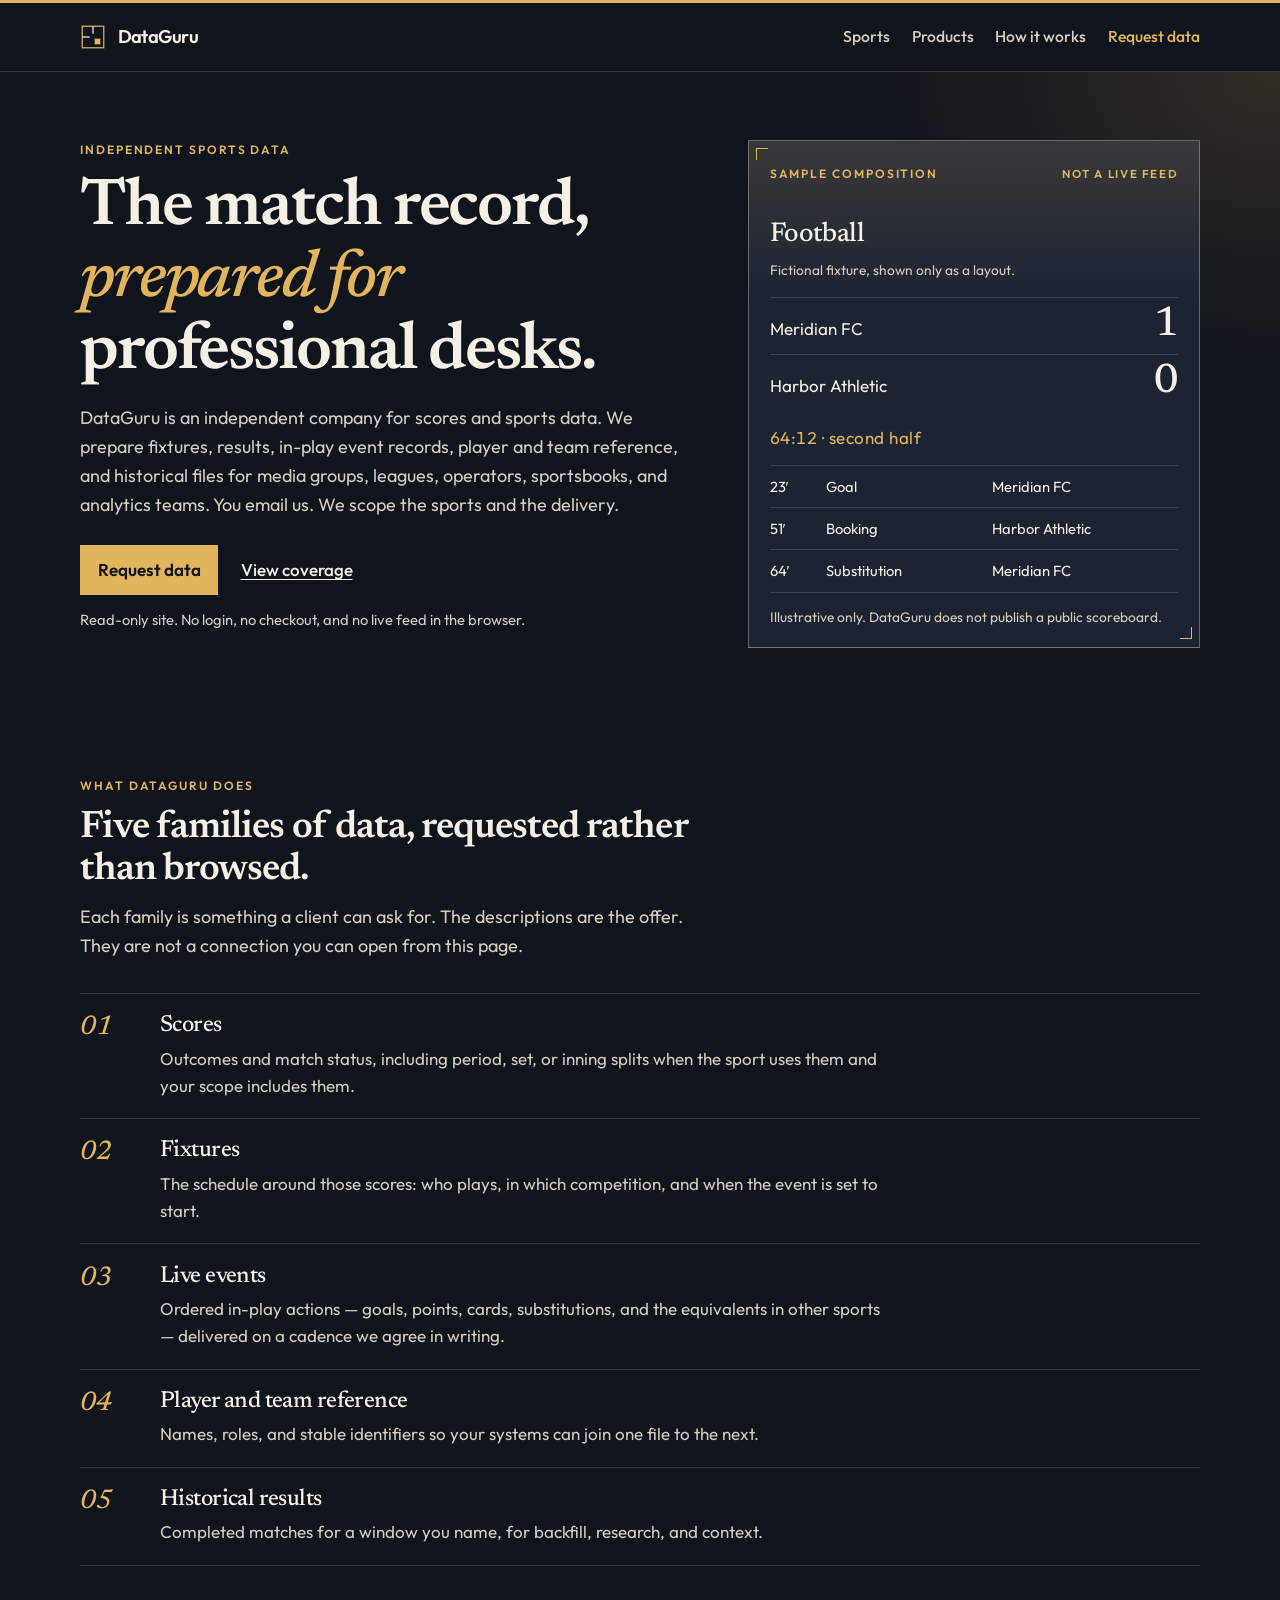
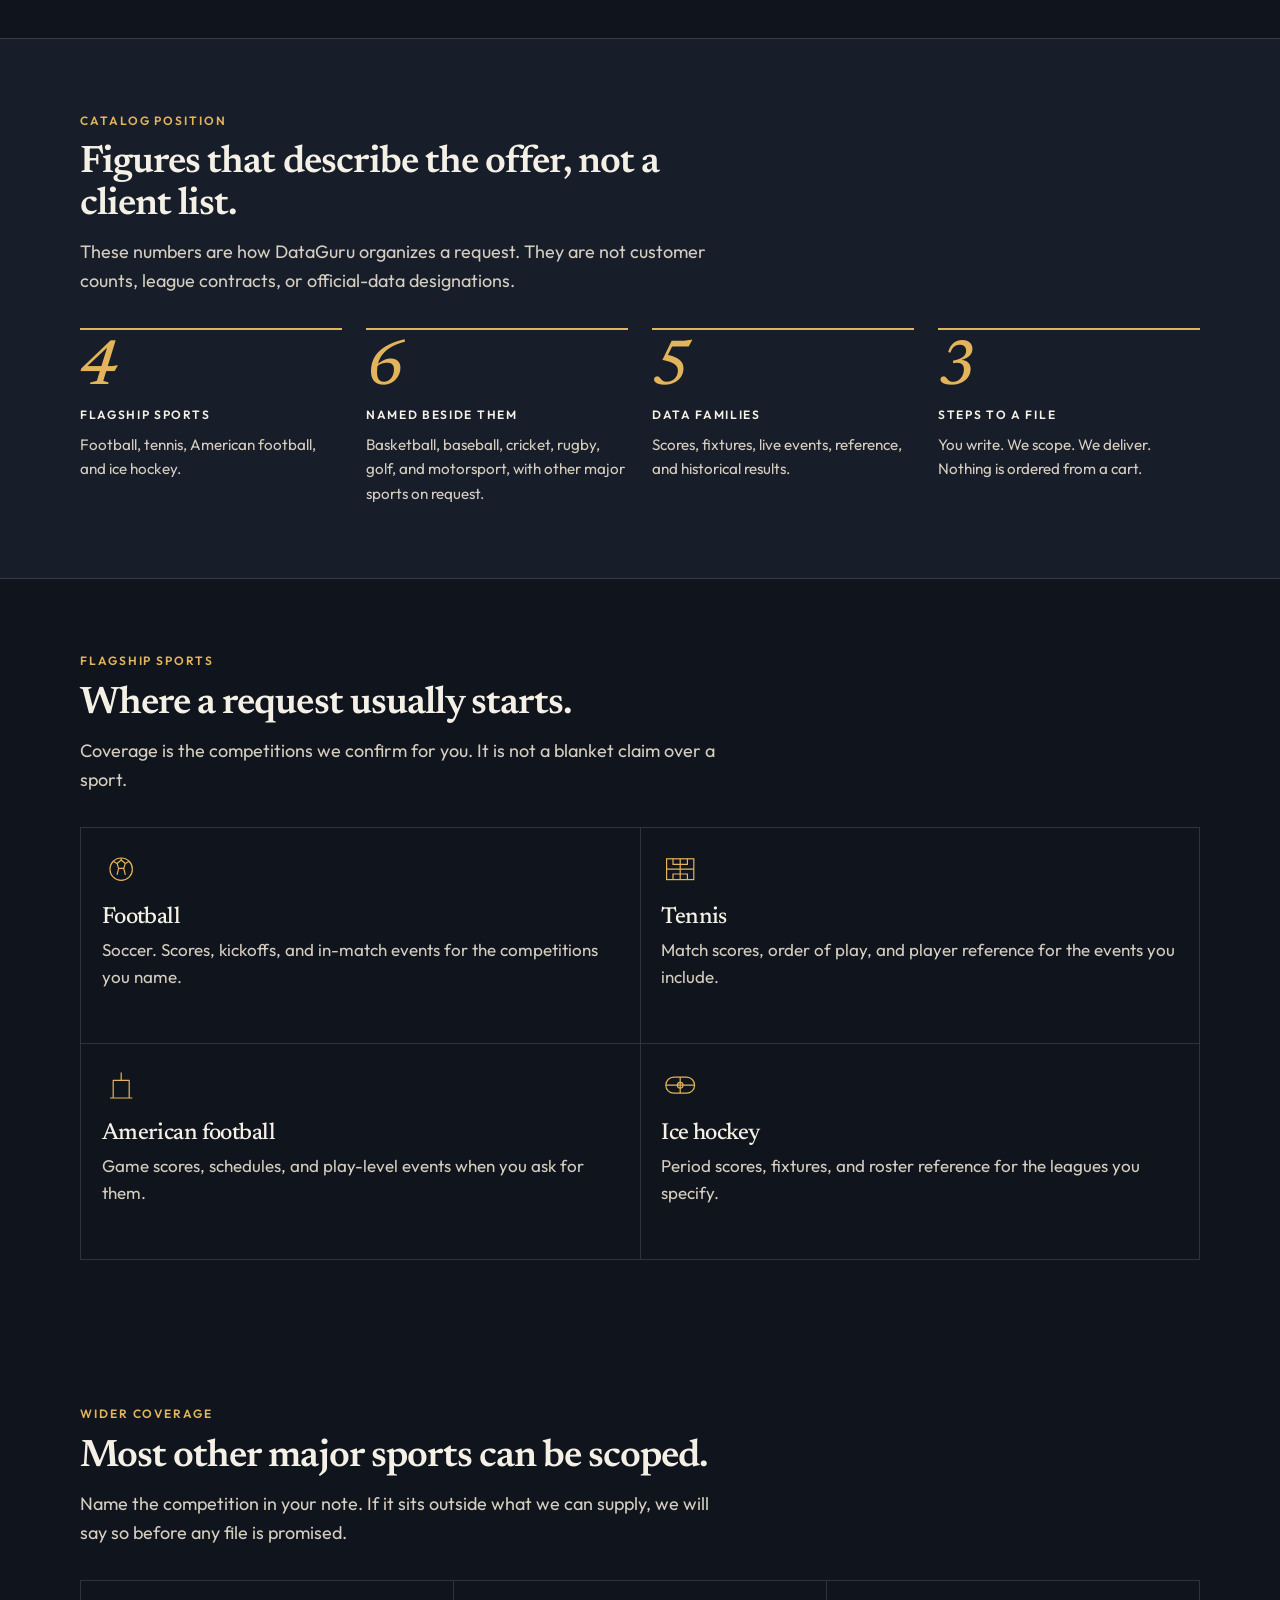
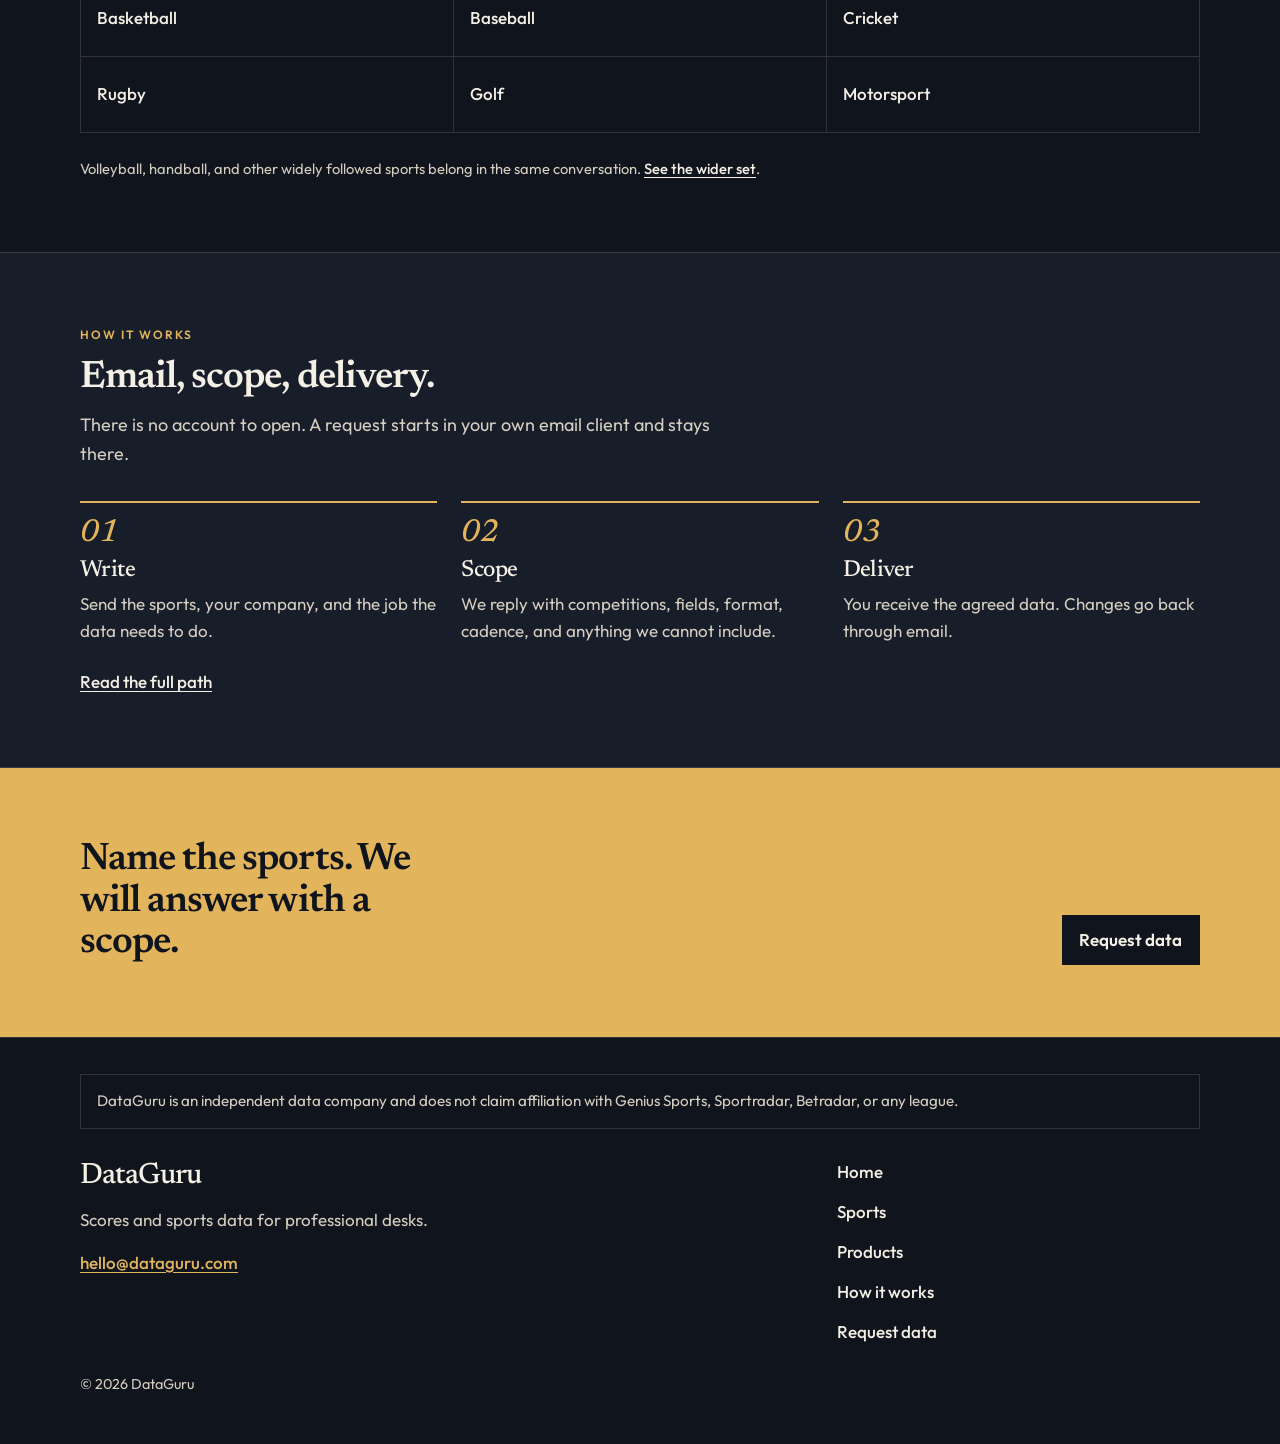
==== index.html @ 73f0d901 "Add the DataGuru marketing site" ====
<!DOCTYPE html>
<html lang="en">
<head>
  <meta charset="utf-8">
  <meta name="viewport" content="width=device-width, initial-scale=1">
  <title>DataGuru — Sports scores and sports data</title>
  <meta name="description" content="DataGuru prepares sports scores, fixtures, live event records, reference files, and historical results for professional desks. Request a scope by email.">
  <meta name="theme-color" content="#10141c">
  <link rel="icon" href="favicon.ico" sizes="32x32">
  <link rel="icon" href="assets/favicon.svg" type="image/svg+xml">
  <link rel="preload" href="fonts/newsreader-latin-500-normal.woff2" as="font" type="font/woff2" crossorigin>
  <link rel="preload" href="fonts/outfit-latin-400-normal.woff2" as="font" type="font/woff2" crossorigin>
  <link rel="stylesheet" href="css/site.css">
</head>
<body>
  <a class="skip" href="#content">Skip to content</a>
  <header class="site-header">
    <div class="shell bar">
      <a class="brand" href="index.html">
        <img class="brand-mark" src="assets/mark.svg" width="28" height="28" alt="">
        <span class="brand-word">DataGuru</span>
      </a>
      <button class="nav-toggle" type="button" aria-expanded="false" aria-controls="site-nav">
        <span class="when-closed">Menu</span>
        <span class="when-open">Close</span>
      </button>
      <nav class="site-nav" id="site-nav" aria-label="Primary">
        <a href="sports.html">Sports</a>
        <a href="products.html">Products</a>
        <a href="how-it-works.html">How it works</a>
        <a class="nav-request" href="contact.html">Request data</a>
      </nav>
    </div>
  </header>
  <main id="content" tabindex="-1">
    <div class="hero-wrap">
      <div class="shell hero">
        <div class="hero-copy">
          <p class="eyebrow">Independent sports data</p>
          <h1>The match record, <em>prepared for</em> professional desks.</h1>
          <p class="lede">DataGuru is an independent company for scores and sports data. We prepare fixtures, results, in-play event records, player and team reference, and historical files for media groups, leagues, operators, sportsbooks, and analytics teams. You email us. We scope the sports and the delivery.</p>
          <div class="actions">
            <a class="button" href="contact.html#request">Request data</a>
            <a class="text-link" href="sports.html">View coverage</a>
          </div>
          <p class="fine">Read-only site. No login, no checkout, and no live feed in the browser.</p>
        </div>
        <aside class="sample" aria-labelledby="sample-title">
          <div class="sample-top">
            <p class="eyebrow" id="sample-title">Sample composition</p>
            <p class="sample-flag">Not a live feed</p>
          </div>
          <p class="sample-sport">Football</p>
          <p class="sample-meta">Fictional fixture, shown only as a layout.</p>
          <div class="scoreboard">
            <div class="score-row"><span>Meridian FC</span><span class="score">1</span></div>
            <div class="score-row"><span>Harbor Athletic</span><span class="score">0</span></div>
          </div>
          <p class="clock">64:12 · second half</p>
          <ol class="event-list">
            <li><span>23′</span><span>Goal</span><span>Meridian FC</span></li>
            <li><span>51′</span><span>Booking</span><span>Harbor Athletic</span></li>
            <li><span>64′</span><span>Substitution</span><span>Meridian FC</span></li>
          </ol>
          <p class="sample-foot">Illustrative only. DataGuru does not publish a public scoreboard.</p>
        </aside>
      </div>
    </div>

    <section class="section" aria-labelledby="offer-title">
      <div class="shell">
        <div class="section-intro">
          <p class="eyebrow">What DataGuru does</p>
          <h2 id="offer-title">Five families of data, requested rather than browsed.</h2>
          <p class="lede">Each family is something a client can ask for. The descriptions are the offer. They are not a connection you can open from this page.</p>
        </div>
        <ol class="families">
          <li>
            <div>
              <h3><a href="products.html#scores">Scores</a></h3>
              <p>Outcomes and match status, including period, set, or inning splits when the sport uses them and your scope includes them.</p>
            </div>
          </li>
          <li>
            <div>
              <h3><a href="products.html#fixtures">Fixtures</a></h3>
              <p>The schedule around those scores: who plays, in which competition, and when the event is set to start.</p>
            </div>
          </li>
          <li>
            <div>
              <h3><a href="products.html#live-events">Live events</a></h3>
              <p>Ordered in-play actions — goals, points, cards, substitutions, and the equivalents in other sports — delivered on a cadence we agree in writing.</p>
            </div>
          </li>
          <li>
            <div>
              <h3><a href="products.html#reference">Player and team reference</a></h3>
              <p>Names, roles, and stable identifiers so your systems can join one file to the next.</p>
            </div>
          </li>
          <li>
            <div>
              <h3><a href="products.html#history">Historical results</a></h3>
              <p>Completed matches for a window you name, for backfill, research, and context.</p>
            </div>
          </li>
        </ol>
      </div>
    </section>

    <section class="section band" aria-labelledby="position-title">
      <div class="shell">
        <div class="section-intro">
          <p class="eyebrow">Catalog position</p>
          <h2 id="position-title">Figures that describe the offer, not a client list.</h2>
          <p class="lede">These numbers are how DataGuru organizes a request. They are not customer counts, league contracts, or official-data designations.</p>
        </div>
        <dl class="figures">
          <div>
            <dt>Flagship sports</dt>
            <dd>4</dd>
            <p>Football, tennis, American football, and ice hockey.</p>
          </div>
          <div>
            <dt>Named beside them</dt>
            <dd>6</dd>
            <p>Basketball, baseball, cricket, rugby, golf, and motorsport, with other major sports on request.</p>
          </div>
          <div>
            <dt>Data families</dt>
            <dd>5</dd>
            <p>Scores, fixtures, live events, reference, and historical results.</p>
          </div>
          <div>
            <dt>Steps to a file</dt>
            <dd>3</dd>
            <p>You write. We scope. We deliver. Nothing is ordered from a cart.</p>
          </div>
        </dl>
      </div>
    </section>

    <section class="section" aria-labelledby="flagship-title">
      <div class="shell">
        <div class="section-intro">
          <p class="eyebrow">Flagship sports</p>
          <h2 id="flagship-title">Where a request usually starts.</h2>
          <p class="lede">Coverage is the competitions we confirm for you. It is not a blanket claim over a sport.</p>
        </div>
        <div class="plate-grid">
          <article class="plate">
            <svg class="icon" viewBox="0 0 48 48" aria-hidden="true" focusable="false">
              <circle cx="24" cy="24" r="14" fill="none" stroke="currentColor" stroke-width="1.5"/>
              <path d="M24 12.5 29.2 16.8 27.2 23h-6.4l-2-6.2Z" fill="none" stroke="currentColor" stroke-width="1.5" stroke-linejoin="round"/>
              <path d="M24 12.5V10M18.8 16.8 14 14M29.2 16.8 34 14M20.8 23l-2 8M27.2 23l2 8" fill="none" stroke="currentColor" stroke-width="1.5"/>
            </svg>
            <h3><a href="sports.html#football">Football</a></h3>
            <p>Soccer. Scores, kickoffs, and in-match events for the competitions you name.</p>
          </article>
          <article class="plate">
            <svg class="icon" viewBox="0 0 48 48" aria-hidden="true" focusable="false">
              <rect x="7" y="11" width="34" height="26" fill="none" stroke="currentColor" stroke-width="1.5"/>
              <path d="M7 24h34M24 11v26M15 11v7h18V11M15 37v-7h18v7" fill="none" stroke="currentColor" stroke-width="1.5"/>
            </svg>
            <h3><a href="sports.html#tennis">Tennis</a></h3>
            <p>Match scores, order of play, and player reference for the events you include.</p>
          </article>
          <article class="plate">
            <svg class="icon" viewBox="0 0 48 48" aria-hidden="true" focusable="false">
              <path d="M14 40V18h20v22M24 18V8M10 40h28" fill="none" stroke="currentColor" stroke-width="1.5" stroke-linejoin="round"/>
            </svg>
            <h3><a href="sports.html#american-football">American football</a></h3>
            <p>Game scores, schedules, and play-level events when you ask for them.</p>
          </article>
          <article class="plate">
            <svg class="icon" viewBox="0 0 48 48" aria-hidden="true" focusable="false">
              <rect x="6" y="14" width="36" height="20" rx="10" fill="none" stroke="currentColor" stroke-width="1.5"/>
              <path d="M24 14v20M6 24h36" stroke="currentColor" stroke-width="1.5"/>
              <circle cx="24" cy="24" r="3.5" fill="none" stroke="currentColor" stroke-width="1.5"/>
            </svg>
            <h3><a href="sports.html#ice-hockey">Ice hockey</a></h3>
            <p>Period scores, fixtures, and roster reference for the leagues you specify.</p>
          </article>
        </div>
      </div>
    </section>

    <section class="section" aria-labelledby="wider-title">
      <div class="shell">
        <div class="section-intro">
          <p class="eyebrow">Wider coverage</p>
          <h2 id="wider-title">Most other major sports can be scoped.</h2>
          <p class="lede">Name the competition in your note. If it sits outside what we can supply, we will say so before any file is promised.</p>
        </div>
        <ul class="sport-index">
          <li><a href="sports.html#basketball">Basketball</a></li>
          <li><a href="sports.html#baseball">Baseball</a></li>
          <li><a href="sports.html#cricket">Cricket</a></li>
          <li><a href="sports.html#rugby">Rugby</a></li>
          <li><a href="sports.html#golf">Golf</a></li>
          <li><a href="sports.html#motorsport">Motorsport</a></li>
        </ul>
        <p class="fine follow">Volleyball, handball, and other widely followed sports belong in the same conversation. <a class="text-link" href="sports.html#other-sports">See the wider set</a>.</p>
      </div>
    </section>

    <section class="section band" aria-labelledby="path-title">
      <div class="shell">
        <div class="section-intro">
          <p class="eyebrow">How it works</p>
          <h2 id="path-title">Email, scope, delivery.</h2>
          <p class="lede">There is no account to open. A request starts in your own email client and stays there.</p>
        </div>
        <ol class="steps">
          <li>
            <h3>Write</h3>
            <p>Send the sports, your company, and the job the data needs to do.</p>
          </li>
          <li>
            <h3>Scope</h3>
            <p>We reply with competitions, fields, format, cadence, and anything we cannot include.</p>
          </li>
          <li>
            <h3>Deliver</h3>
            <p>You receive the agreed data. Changes go back through email.</p>
          </li>
        </ol>
        <p class="follow"><a class="text-link" href="how-it-works.html">Read the full path</a></p>
      </div>
    </section>

    <section class="section close" aria-labelledby="close-title">
      <div class="shell close-inner">
        <h2 id="close-title">Name the sports. We will answer with a scope.</h2>
        <a class="button" href="contact.html#request">Request data</a>
      </div>
    </section>
  </main>
  <footer class="site-footer">
    <div class="shell">
      <p class="independence">DataGuru is an independent data company and does not claim affiliation with Genius Sports, Sportradar, Betradar, or any league.</p>
      <div class="footer-grid">
        <div>
          <p class="footer-name">DataGuru</p>
          <p class="footer-tag">Scores and sports data for professional desks.</p>
          <a class="email-link" data-contact-email></a>
        </div>
        <nav class="footer-nav" aria-label="Footer">
          <a href="index.html" aria-current="page">Home</a>
          <a href="sports.html">Sports</a>
          <a href="products.html">Products</a>
          <a href="how-it-works.html">How it works</a>
          <a href="contact.html">Request data</a>
        </nav>
      </div>
      <p class="copyright">© 2026 DataGuru</p>
      <noscript>
        <p class="noscript-note">Enable JavaScript to show the contact address and to prepare a request email. The address is a single constant in the site script.</p>
      </noscript>
    </div>
  </footer>
  <script src="js/site.js"></script>
</body>
</html>
---- css/site.css ----
/* DataGuru — Brass Ledger
   Indigo ink, warm paper, one brass signal. Self-contained. */

@font-face {
  font-family: "Newsreader";
  font-style: normal;
  font-weight: 500;
  font-display: swap;
  src: url("../fonts/newsreader-latin-500-normal.woff2") format("woff2");
}

@font-face {
  font-family: "Newsreader";
  font-style: italic;
  font-weight: 500;
  font-display: swap;
  src: url("../fonts/newsreader-latin-500-italic.woff2") format("woff2");
}

@font-face {
  font-family: "Newsreader";
  font-style: normal;
  font-weight: 600;
  font-display: swap;
  src: url("../fonts/newsreader-latin-600-normal.woff2") format("woff2");
}

@font-face {
  font-family: "Outfit";
  font-style: normal;
  font-weight: 400;
  font-display: swap;
  src: url("../fonts/outfit-latin-400-normal.woff2") format("woff2");
}

@font-face {
  font-family: "Outfit";
  font-style: normal;
  font-weight: 500;
  font-display: swap;
  src: url("../fonts/outfit-latin-500-normal.woff2") format("woff2");
}

@font-face {
  font-family: "Outfit";
  font-style: normal;
  font-weight: 600;
  font-display: swap;
  src: url("../fonts/outfit-latin-600-normal.woff2") format("woff2");
}

:root {
  --ink: #10141c;
  --ink-raised: #171d29;
  --panel: #1c2433;
  --line: rgba(244, 240, 230, 0.14);
  --line-strong: rgba(244, 240, 230, 0.32);
  --paper: #f4f0e6;
  --muted: #d4cdc0;
  --brass: #e2b45c;
  --error: #ffc9bc;
  --serif: "Newsreader", "Iowan Old Style", Palatino, Georgia, serif;
  --sans: "Outfit", "Avenir Next", "Segoe UI", sans-serif;
  --header: 4.25rem;
  color-scheme: dark;
}

*,
*::before,
*::after {
  box-sizing: border-box;
}

html {
  background: var(--ink);
  scroll-behavior: smooth;
  scroll-padding-top: 5.25rem;
}

body {
  margin: 0;
  background: var(--ink);
  color: var(--paper);
  font-family: var(--sans);
  font-size: 1.0625rem;
  font-weight: 400;
  line-height: 1.6;
  text-rendering: optimizeLegibility;
  -webkit-font-smoothing: antialiased;
}

[id] {
  scroll-margin-top: 5.25rem;
}

img,
svg {
  display: block;
  max-width: 100%;
}

button {
  font: inherit;
}

h1,
h2,
h3 {
  font-family: var(--serif);
  font-weight: 600;
  line-height: 1.08;
  letter-spacing: -0.025em;
  color: var(--paper);
}

h1 {
  margin: 0 0 1rem;
  font-size: clamp(2.55rem, 5.2vw, 4.6rem);
  letter-spacing: -0.032em;
}

h2 {
  margin: 0 0 0.75rem;
  font-size: clamp(1.85rem, 3vw, 2.7rem);
}

h3 {
  margin: 0 0 0.4rem;
  font-size: 1.45rem;
  font-weight: 500;
}

p {
  margin: 0 0 1rem;
}

p:last-child {
  margin-bottom: 0;
}

a {
  color: inherit;
}

:focus-visible {
  outline: 2px solid var(--brass);
  outline-offset: 3px;
}

::selection {
  background: var(--brass);
  color: var(--ink);
}

.skip {
  position: absolute;
  left: 1rem;
  top: -4rem;
  z-index: 30;
  padding: 0.55rem 0.8rem;
  background: var(--brass);
  color: var(--ink);
  font-weight: 600;
  text-decoration: none;
}

.skip:focus {
  top: 0.6rem;
}

.shell {
  width: min(1120px, calc(100% - 2.5rem));
  margin-inline: auto;
}

.site-header {
  position: sticky;
  top: 0;
  z-index: 20;
  background: var(--ink);
  border-top: 3px solid var(--brass);
  border-bottom: 1px solid var(--line);
}

.bar {
  display: flex;
  align-items: center;
  gap: 1rem 1.5rem;
  min-height: var(--header);
}

.brand {
  display: inline-flex;
  align-items: center;
  gap: 0.7rem;
  color: var(--paper);
  text-decoration: none;
  font-weight: 600;
  letter-spacing: -0.03em;
  font-size: 1.15rem;
}

.brand-mark {
  width: 1.65rem;
  height: 1.65rem;
}

.brand-word {
  white-space: nowrap;
}

.site-nav {
  display: flex;
  align-items: center;
  gap: 0.25rem 1.35rem;
  margin-left: auto;
}

.site-nav a {
  display: inline-flex;
  align-items: center;
  min-height: 44px;
  color: var(--muted);
  text-decoration: none;
  font-size: 0.98rem;
  font-weight: 500;
}

.site-nav a:hover {
  color: var(--paper);
}

.site-nav a[aria-current="page"] {
  color: var(--paper);
  box-shadow: inset 0 -2px 0 var(--brass);
}

.site-nav a.nav-request {
  color: var(--brass);
}

.site-nav a.nav-request:hover {
  color: var(--brass);
  text-decoration: underline;
  text-underline-offset: 0.22em;
}

.site-nav a.nav-request[aria-current="page"] {
  color: var(--paper);
  text-decoration: none;
}

.nav-toggle {
  display: none;
  align-items: center;
  min-height: 44px;
  margin-left: auto;
  padding: 0 0.9rem;
  border: 1px solid var(--line-strong);
  background: transparent;
  color: var(--paper);
  font: inherit;
  font-weight: 500;
  cursor: pointer;
}

.nav-toggle .when-open {
  display: none;
}

.nav-toggle[aria-expanded="true"] {
  border-color: var(--brass);
  color: var(--brass);
}

.nav-toggle[aria-expanded="true"] .when-closed {
  display: none;
}

.nav-toggle[aria-expanded="true"] .when-open {
  display: inline;
}

.button:focus-visible,
.nav-toggle:focus-visible {
  outline-color: var(--paper);
}

main:focus {
  outline: none;
}

.hero-wrap {
  background: radial-gradient(ellipse 55% 80% at 100% 0%, rgba(226, 180, 92, 0.16), transparent 58%);
}

.hero {
  display: grid;
  grid-template-columns: minmax(0, 1.15fr) minmax(16rem, 0.85fr);
  gap: 3.5rem;
  align-items: start;
  padding: 4.25rem 0 3.5rem;
}

.eyebrow {
  margin: 0 0 0.85rem;
  color: var(--brass);
  font-size: 0.75rem;
  font-weight: 600;
  letter-spacing: 0.16em;
  text-transform: uppercase;
}

h1 em {
  font-style: italic;
  font-weight: 500;
  color: var(--brass);
}

.lede {
  max-width: 42rem;
  color: var(--muted);
  font-size: 1.125rem;
}

.actions {
  display: flex;
  flex-wrap: wrap;
  align-items: center;
  gap: 1rem 1.4rem;
  margin: 1.6rem 0 0.85rem;
}

.button {
  display: inline-flex;
  align-items: center;
  justify-content: center;
  min-height: 44px;
  padding: 0.7rem 1.1rem;
  background: var(--brass);
  color: var(--ink);
  font-weight: 600;
  text-decoration: none;
  border: 0;
  cursor: pointer;
}

.button:hover {
  background: var(--paper);
  color: var(--ink);
}

.text-link {
  color: var(--paper);
  font-weight: 500;
  text-underline-offset: 0.2em;
}

.text-link:hover {
  color: var(--brass);
}

.fine {
  color: var(--muted);
  font-size: 0.92rem;
}

.sample {
  position: relative;
  border: 1px solid var(--line-strong);
  background:
    linear-gradient(180deg, rgba(226, 180, 92, 0.14), rgba(226, 180, 92, 0) 32%),
    var(--panel);
  padding: 1.45rem 1.3rem 1.15rem;
}

.sample::before,
.sample::after {
  content: "";
  position: absolute;
  width: 0.75rem;
  height: 0.75rem;
  border-color: var(--brass);
  border-style: solid;
}

.sample::before {
  top: 0.45rem;
  left: 0.45rem;
  border-width: 1px 0 0 1px;
}

.sample::after {
  right: 0.45rem;
  bottom: 0.45rem;
  border-width: 0 1px 1px 0;
}

.sample-top {
  display: flex;
  justify-content: space-between;
  gap: 1rem;
  align-items: baseline;
}

.sample-flag {
  margin: 0;
  color: var(--brass);
  font-size: 0.72rem;
  font-weight: 600;
  letter-spacing: 0.14em;
  text-transform: uppercase;
}

.sample-sport {
  margin: 1rem 0 0.15rem;
  font-family: var(--serif);
  font-size: 1.7rem;
  letter-spacing: -0.02em;
}

.sample-meta,
.sample-foot {
  color: var(--muted);
  font-size: 0.86rem;
}

.scoreboard {
  margin: 1rem 0 0.85rem;
}

.score-row {
  display: grid;
  grid-template-columns: 1fr auto;
  gap: 1rem;
  align-items: baseline;
  padding: 0.45rem 0;
  border-top: 1px solid var(--line);
}

.score {
  font-family: var(--serif);
  font-size: 2.6rem;
  font-variant-numeric: lining-nums tabular-nums;
  line-height: 1;
}

.clock {
  margin: 0 0 0.85rem;
  color: var(--brass);
  font-variant-numeric: tabular-nums;
  letter-spacing: 0.03em;
}

.event-list {
  list-style: none;
  margin: 0;
  padding: 0;
  border-top: 1px solid var(--line);
}

.event-list li {
  display: grid;
  grid-template-columns: 3rem 1.1fr 1.3fr;
  gap: 0.5rem;
  padding: 0.55rem 0;
  border-bottom: 1px solid var(--line);
  font-size: 0.92rem;
}

.sample-foot {
  margin-top: 0.85rem;
}

.section {
  padding: 4.5rem 0;
}

.section-intro {
  max-width: 40rem;
  margin-bottom: 2rem;
}

.band {
  background: var(--ink-raised);
  border-top: 1px solid var(--line);
  border-bottom: 1px solid var(--line);
}

.families {
  list-style: none;
  margin: 0;
  padding: 0;
  counter-reset: family;
}

.families li {
  display: grid;
  grid-template-columns: 4rem minmax(0, 1fr);
  gap: 0.5rem 1rem;
  align-items: start;
  padding: 1.2rem 0;
  border-top: 1px solid var(--line);
  counter-increment: family;
}

.families li:last-child {
  border-bottom: 1px solid var(--line);
}

.families li::before {
  content: counter(family, decimal-leading-zero);
  font-family: var(--serif);
  font-style: italic;
  font-weight: 500;
  font-size: 1.7rem;
  color: var(--brass);
  line-height: 1.1;
}

.families a {
  color: var(--paper);
  text-decoration: none;
}

.families a:hover {
  color: var(--brass);
}

.families p {
  color: var(--muted);
  max-width: 46rem;
}

.figures {
  display: grid;
  grid-template-columns: repeat(4, minmax(0, 1fr));
  gap: 1.5rem;
  margin: 0;
}

.figures > div {
  display: flex;
  flex-direction: column;
  gap: 0.35rem;
  min-height: 100%;
  padding-top: 0.2rem;
  border-top: 2px solid var(--brass);
}

.figures dt {
  order: 1;
  font-size: 0.75rem;
  font-weight: 600;
  letter-spacing: 0.14em;
  text-transform: uppercase;
}

.figures dd {
  order: 0;
  margin: 0.35rem 0 0;
  font-family: var(--serif);
  font-style: italic;
  font-weight: 500;
  font-size: clamp(3rem, 5vw, 4.25rem);
  line-height: 0.95;
  color: var(--brass);
  font-variant-numeric: lining-nums;
}

.figures p {
  order: 2;
  margin: 0.2rem 0 0;
  color: var(--muted);
  font-size: 0.95rem;
}

.plate-grid {
  display: grid;
  grid-template-columns: 1fr 1fr;
  border-top: 1px solid var(--line);
  border-left: 1px solid var(--line);
}

.plate {
  position: relative;
  min-height: 13.5rem;
  padding: 1.4rem 1.3rem 1.3rem;
  border-right: 1px solid var(--line);
  border-bottom: 1px solid var(--line);
}

.plate:hover,
.plate:focus-within {
  background: rgba(244, 240, 230, 0.04);
}

.plate:has(a:focus-visible) {
  outline: 2px solid var(--brass);
  outline-offset: -2px;
}

.plate h3 a:focus-visible {
  outline: none;
}

.plate h3 a::after {
  content: "";
  position: absolute;
  inset: 0;
}

.icon {
  width: 2.4rem;
  height: 2.4rem;
  margin-bottom: 1rem;
  color: var(--brass);
}

.plate p,
.wider-grid p {
  color: var(--muted);
}

.plate h3 a,
.sport-index a,
.wider-grid h3 {
  color: var(--paper);
  text-decoration: none;
}

.plate:hover h3 a {
  color: var(--brass);
}

.sport-index {
  display: grid;
  grid-template-columns: repeat(3, minmax(0, 1fr));
  list-style: none;
  margin: 0;
  padding: 0;
  border-top: 1px solid var(--line);
  border-left: 1px solid var(--line);
}

.sport-index a {
  display: flex;
  align-items: center;
  min-height: 4.75rem;
  padding: 0.8rem 1rem;
  border-right: 1px solid var(--line);
  border-bottom: 1px solid var(--line);
  font-weight: 500;
  text-decoration: none;
}

.sport-index a:hover {
  background: rgba(244, 240, 230, 0.04);
  color: var(--brass);
}

.steps {
  list-style: none;
  display: grid;
  grid-template-columns: repeat(3, minmax(0, 1fr));
  gap: 1.5rem;
  margin: 0;
  padding: 0;
  counter-reset: step;
}

.steps li {
  counter-increment: step;
  border-top: 2px solid var(--brass);
  padding-top: 0.9rem;
}

.steps li::before {
  content: counter(step, decimal-leading-zero);
  display: block;
  margin-bottom: 0.55rem;
  font-family: var(--serif);
  font-style: italic;
  font-weight: 500;
  font-size: 2rem;
  line-height: 1;
  color: var(--brass);
}

.steps p {
  color: var(--muted);
}

.steps-long {
  grid-template-columns: 1fr;
  gap: 0;
}

.steps-long li {
  display: grid;
  grid-template-columns: 4.5rem minmax(0, 1fr);
  gap: 0.75rem 1rem;
  border-top: 1px solid var(--line);
  padding: 1.4rem 0 1.5rem;
}

.steps-long li::before {
  margin: 0;
  font-size: 2.1rem;
}

.close {
  background: var(--brass);
  color: var(--ink);
}

.close h2,
.close p {
  color: var(--ink);
}

.close-inner {
  display: flex;
  align-items: end;
  justify-content: space-between;
  gap: 1.5rem 2rem;
}

.close h2 {
  max-width: 22rem;
  margin: 0;
}

.close .button {
  background: var(--ink);
  color: var(--paper);
  flex: 0 0 auto;
}

.close .button:hover {
  background: var(--paper);
  color: var(--ink);
}

.page-head {
  max-width: 44rem;
  padding: 3.6rem 0 0.5rem;
}

.page-head h1 {
  font-size: clamp(2.4rem, 4.6vw, 4rem);
}

.page-block {
  padding-bottom: 3.5rem;
}

.follow {
  margin-top: 1.5rem;
}

.section-gap {
  margin-top: 3rem;
}

.jump {
  display: flex;
  flex-wrap: wrap;
  gap: 0.35rem 1.1rem;
  margin: 1.5rem 0 0.5rem;
  padding-bottom: 0.4rem;
  border-bottom: 1px solid var(--line);
}

.jump a {
  display: inline-flex;
  align-items: center;
  min-height: 44px;
  color: var(--muted);
  font-weight: 500;
  text-decoration: none;
}

.jump a:hover {
  color: var(--brass);
}

.sport,
.product {
  display: grid;
  grid-template-columns: minmax(12rem, 0.75fr) minmax(0, 1.25fr);
  gap: 1.25rem 2.5rem;
  padding: 2.2rem 0;
  border-top: 1px solid var(--line);
}

.sport-title {
  display: flex;
  align-items: center;
  gap: 0.75rem;
}

.sport-title .icon {
  margin: 0;
  flex: 0 0 auto;
}

.sport-title h2,
.product h2 {
  margin: 0;
}

.alias {
  margin: 0.35rem 0 0;
  color: var(--brass);
  font-size: 0.78rem;
  font-weight: 600;
  letter-spacing: 0.14em;
  text-transform: uppercase;
}

.sport ul,
.split ul,
.note-list {
  margin: 0.4rem 0 1rem;
  padding-left: 1.15rem;
}

.sport li,
.split li {
  margin: 0.35rem 0;
}

.wider-grid {
  display: grid;
  grid-template-columns: repeat(3, minmax(0, 1fr));
  gap: 1px;
  background: var(--line);
  border: 1px solid var(--line);
}

.wider-grid article {
  background: var(--ink);
  padding: 1.25rem 1.15rem 1.3rem;
}

.wider-grid .span-all {
  grid-column: 1 / -1;
}

.wider-grid h3 {
  font-size: 1.35rem;
}

.product dl {
  margin: 0;
}

.product dl > div {
  display: grid;
  grid-template-columns: 7.5rem minmax(0, 1fr);
  gap: 0.75rem 1rem;
  padding: 0.75rem 0;
  border-top: 1px solid var(--line);
}

.product dt {
  margin: 0;
  color: var(--brass);
  font-size: 0.72rem;
  font-weight: 600;
  letter-spacing: 0.12em;
  text-transform: uppercase;
}

.product dd {
  margin: 0;
}

.split {
  display: grid;
  grid-template-columns: 1fr 1fr;
  gap: 1.5rem 2.5rem;
  margin-top: 2.5rem;
}

.split section {
  border-top: 2px solid var(--brass);
  padding-top: 1rem;
}

.form-layout {
  display: grid;
  grid-template-columns: minmax(0, 1.15fr) minmax(14rem, 0.7fr);
  gap: 2rem 3rem;
  align-items: start;
  padding-bottom: 4rem;
}

.form-grid {
  display: grid;
  grid-template-columns: 1fr 1fr;
  gap: 1rem 1.15rem;
}

.full {
  grid-column: 1 / -1;
}

label,
legend {
  display: block;
  margin-bottom: 0.4rem;
  font-weight: 500;
}

fieldset {
  border: 0;
  margin: 0;
  padding: 0;
  min-inline-size: 0;
}

input,
textarea {
  width: 100%;
  padding: 0.75rem 0.8rem;
  border: 1px solid var(--line-strong);
  border-radius: 0;
  background: var(--ink);
  color: var(--paper);
  font: inherit;
  font-size: 1rem;
}

textarea {
  min-height: 9rem;
  resize: vertical;
}

input:focus-visible,
textarea:focus-visible {
  outline: 2px solid var(--brass);
  outline-offset: 2px;
  border-color: var(--brass);
}

input:-webkit-autofill {
  -webkit-text-fill-color: var(--paper);
  caret-color: var(--paper);
  box-shadow: 0 0 0 1000px var(--ink) inset;
}

.checks {
  display: grid;
  grid-template-columns: 1fr 1fr;
  gap: 0.15rem 1rem;
}

.checks label {
  display: flex;
  align-items: center;
  gap: 0.65rem;
  min-height: 44px;
  margin: 0;
  font-weight: 400;
  cursor: pointer;
}

.checks input {
  width: 1.15rem;
  height: 1.15rem;
  accent-color: var(--brass);
}

.hint {
  margin: 0 0 0.45rem;
  color: var(--muted);
  font-size: 0.92rem;
}

.field-error {
  margin: 0.35rem 0 0;
  color: var(--error);
  font-size: 0.92rem;
}

.aside-card {
  border: 1px solid var(--line);
  background: var(--ink-raised);
  padding: 1.15rem 1.1rem;
}

.aside-card h2 {
  font-size: 1.45rem;
}

.plain-mail {
  margin-top: 0.8rem;
}

.email-link {
  color: var(--brass);
  font-weight: 500;
  text-underline-offset: 0.16em;
}

.email-link:hover {
  color: var(--paper);
}

.request-status {
  margin-top: 1.35rem;
  padding: 1.1rem 1.1rem 1.15rem;
  border-left: 3px solid var(--brass);
  background: var(--ink-raised);
}

.request-status h2 {
  font-size: 1.7rem;
}

.letter {
  margin: 0.75rem 0 1rem;
  padding: 0.85rem 0.9rem;
  border: 1px solid var(--line);
  background: var(--ink);
  font-family: var(--sans);
  font-size: 0.95rem;
  white-space: pre-wrap;
  overflow-wrap: anywhere;
}

.site-footer {
  padding: 2.25rem 0 2rem;
  border-top: 1px solid var(--line);
}

.independence {
  margin: 0;
  padding: 0.9rem 1rem;
  border: 1px solid var(--line);
  color: var(--muted);
  font-size: 0.95rem;
}

.footer-grid {
  display: grid;
  grid-template-columns: 1.4fr 0.7fr;
  gap: 2rem;
  margin-top: 1.5rem;
}

.footer-name {
  margin: 0 0 0.35rem;
  font-family: var(--serif);
  font-size: 1.85rem;
  font-weight: 500;
  letter-spacing: -0.03em;
}

.footer-tag {
  color: var(--muted);
}

.footer-nav {
  display: grid;
  align-content: start;
  justify-items: start;
  gap: 0.1rem;
}

.footer-nav a {
  display: inline-flex;
  align-items: center;
  min-height: 2.4rem;
  color: var(--paper);
  font-weight: 500;
  text-decoration: none;
}

.footer-nav a:hover {
  color: var(--brass);
}

.copyright {
  margin-top: 1.4rem;
  color: var(--muted);
  font-size: 0.9rem;
}

.noscript-note {
  margin-top: 1rem;
  color: var(--muted);
}

@media (max-width: 900px) {
  .hero,
  .sport,
  .product,
  .form-layout,
  .split,
  .figures {
    grid-template-columns: 1fr;
  }

  .close-inner {
    align-items: start;
    flex-direction: column;
  }

  .close h2 {
    max-width: none;
  }

  .product dl > div {
    grid-template-columns: 1fr;
    gap: 0.2rem;
  }
}

@media (max-width: 800px) {
  .bar {
    flex-wrap: wrap;
  }

  .nav-toggle {
    display: inline-flex;
  }

  .site-nav {
    display: none;
    flex-basis: 100%;
    flex-direction: column;
    align-items: stretch;
    gap: 0;
    margin-left: 0;
    padding-bottom: 0.6rem;
  }

  .site-nav.is-open {
    display: flex;
  }

  .site-nav a {
    border-top: 1px solid var(--line);
  }

  .site-nav a[aria-current="page"] {
    box-shadow: inset 3px 0 0 var(--brass);
  }

  .steps {
    grid-template-columns: 1fr;
  }

  .wider-grid,
  .sport-index {
    grid-template-columns: 1fr 1fr;
  }
}

@media (max-width: 640px) {
  .shell {
    width: min(1120px, calc(100% - 2rem));
  }

  .hero {
    gap: 2rem;
    padding: 2rem 0 2.4rem;
  }

  .section {
    padding: 3rem 0;
  }

  .page-head {
    padding-top: 2rem;
  }

  .plate-grid,
  .form-grid,
  .checks,
  .wider-grid,
  .sport-index,
  .footer-grid {
    grid-template-columns: 1fr;
  }

  .event-list li {
    grid-template-columns: 2.6rem 1fr;
  }

  .event-list li span:last-child {
    grid-column: 2;
  }

  .steps-long li {
    grid-template-columns: 1fr;
  }
}

@media (pointer: coarse) {
  .footer-nav a {
    min-height: 44px;
  }
}

@media (prefers-reduced-motion: reduce) {
  html {
    scroll-behavior: auto;
  }

  *,
  *::before,
  *::after {
    transition: none !important;
    animation: none !important;
  }
}
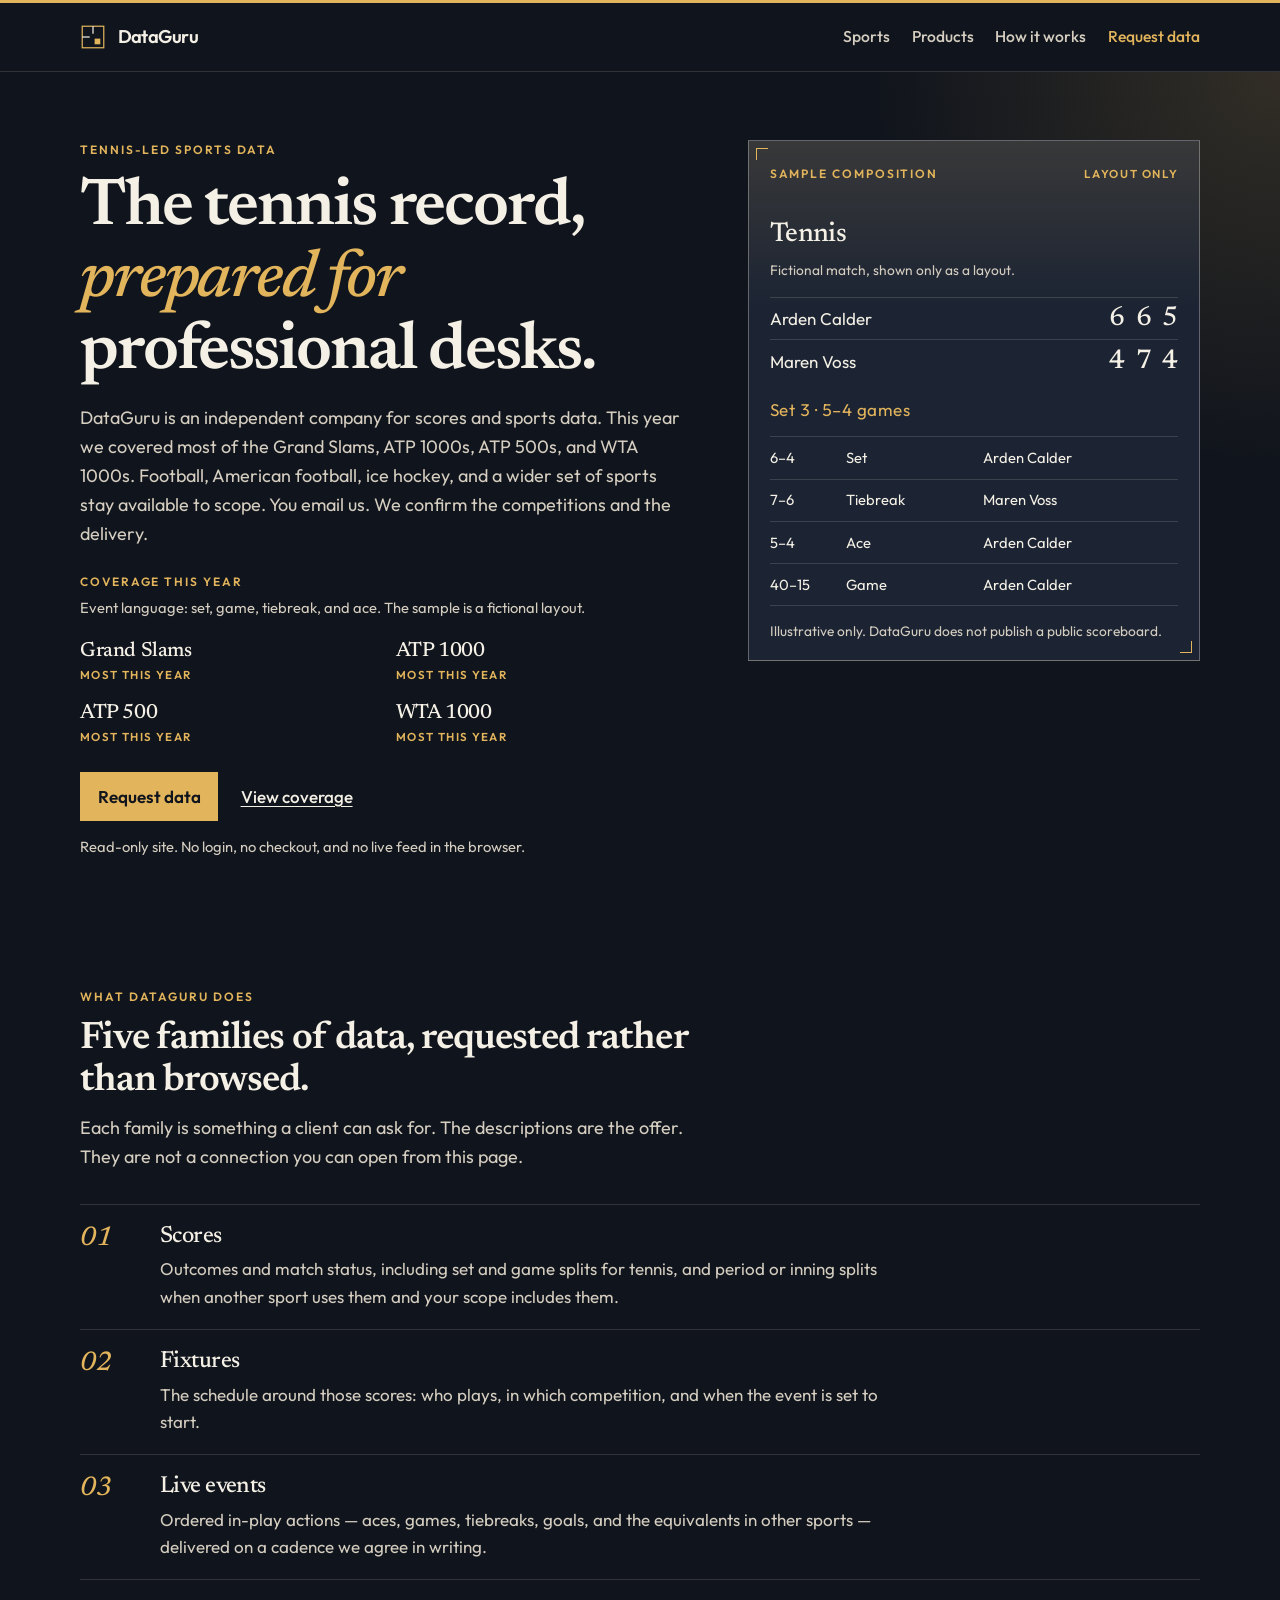
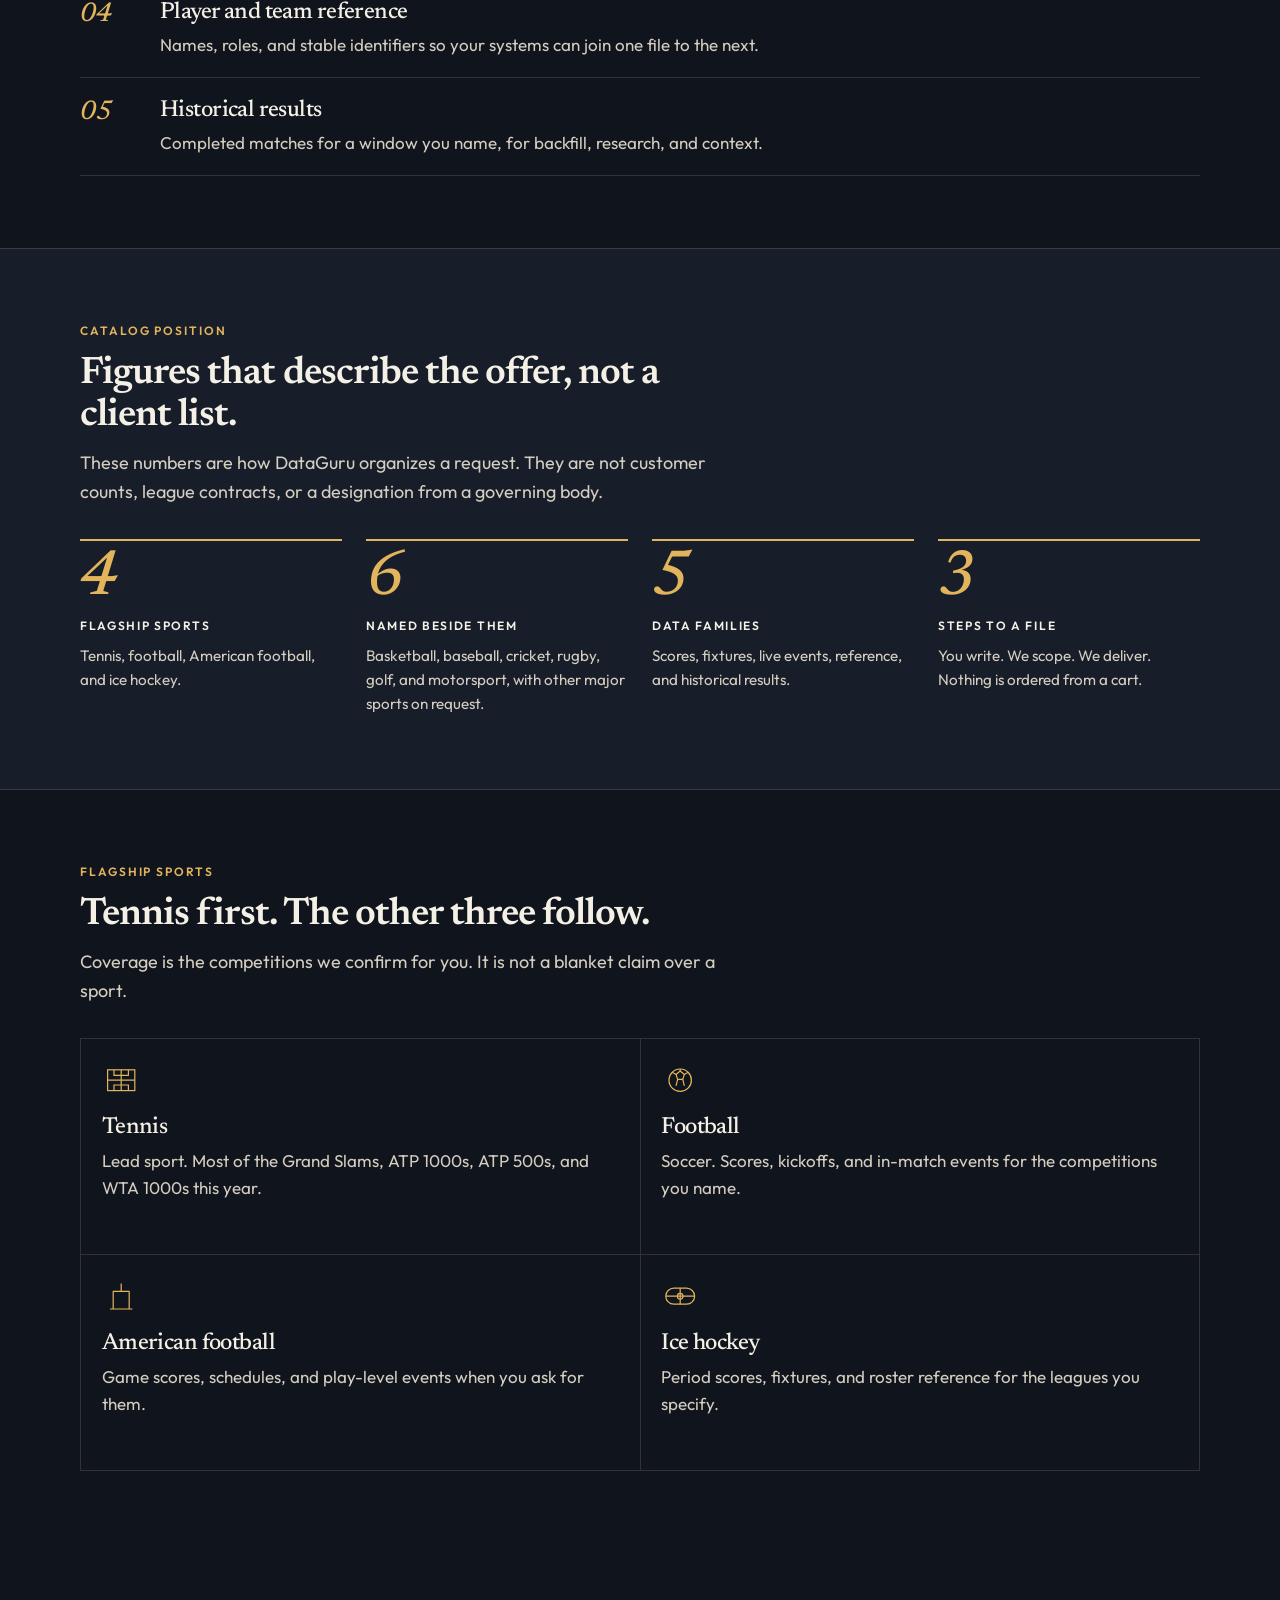
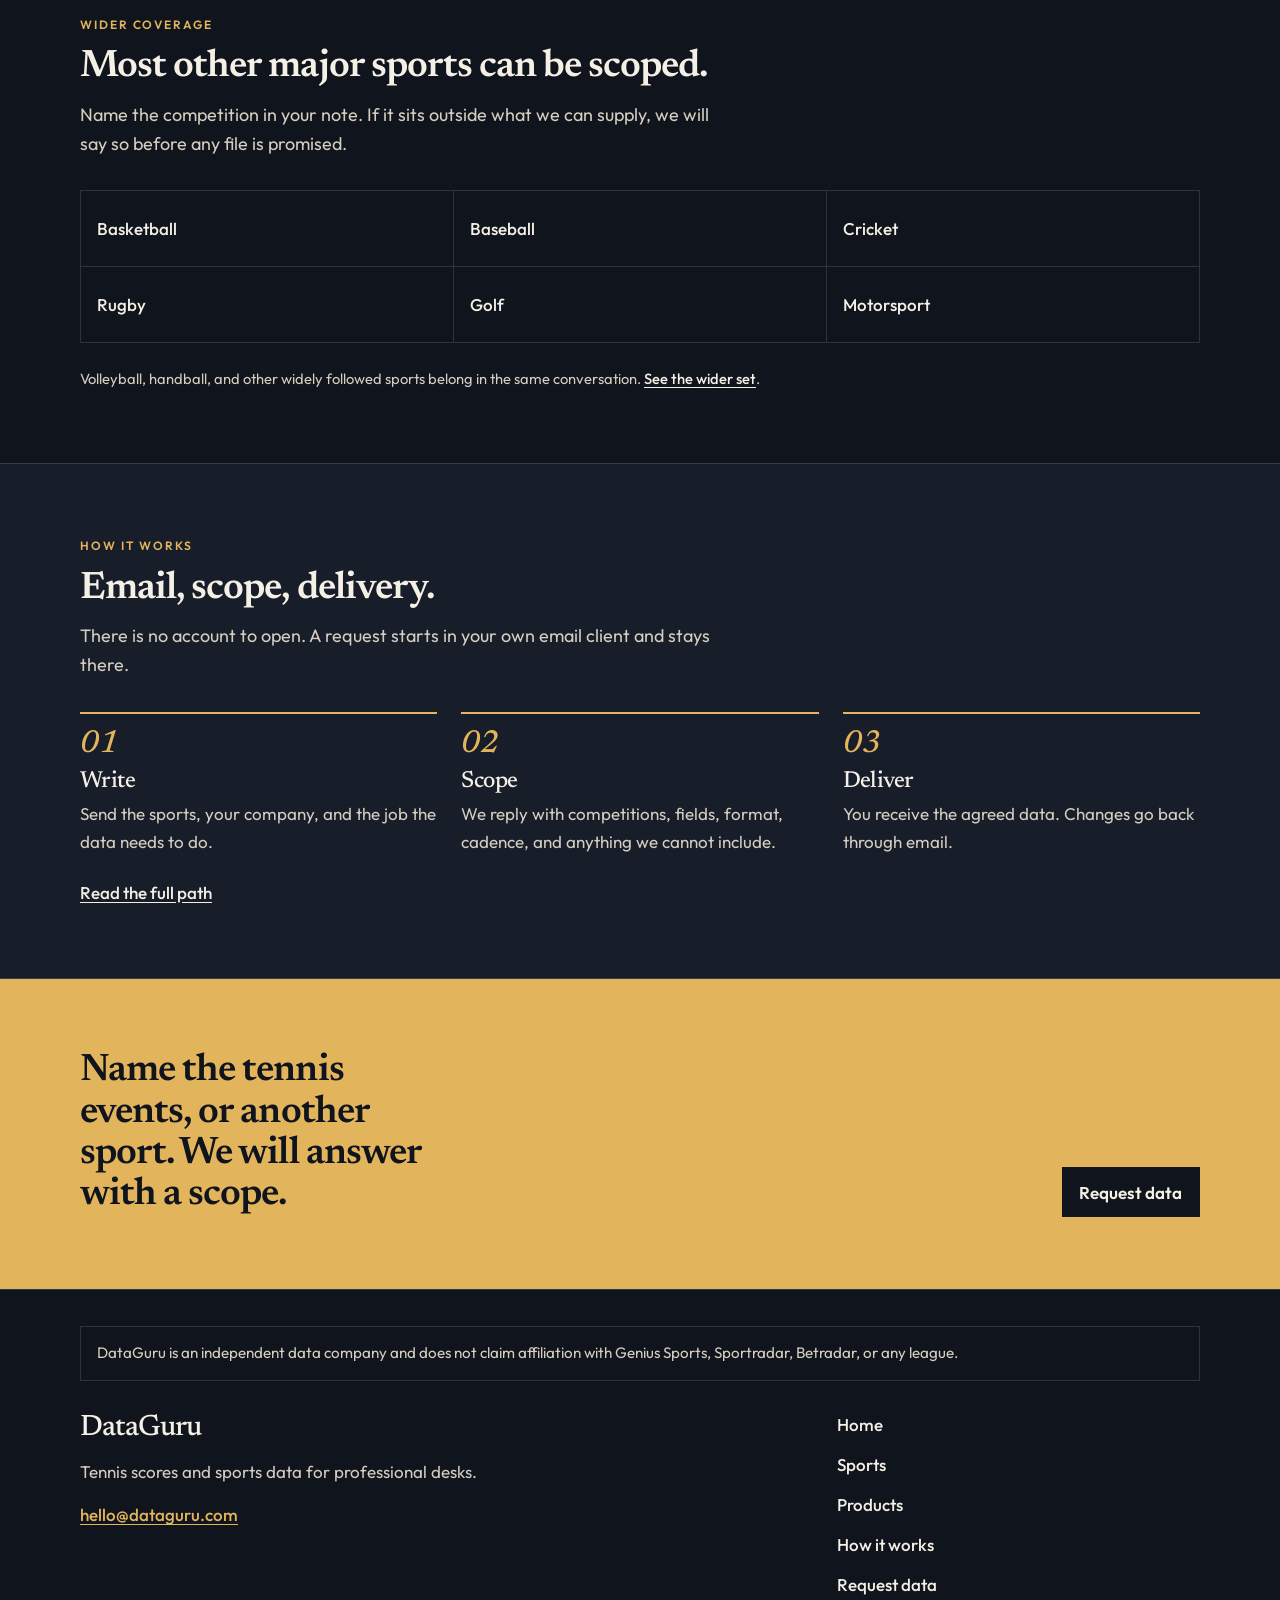
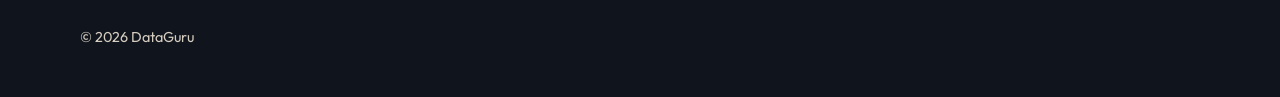
==== commit e89eb2bd: "Lead the marketing site with tennis coverage. State this year's coverage as most of the Grand Slams," ====
--- a/index.html
+++ b/index.html
@@ -3,8 +3,8 @@
 <head>
   <meta charset="utf-8">
   <meta name="viewport" content="width=device-width, initial-scale=1">
-  <title>DataGuru — Sports scores and sports data</title>
-  <meta name="description" content="DataGuru prepares sports scores, fixtures, live event records, reference files, and historical results for professional desks. Request a scope by email.">
+  <title>DataGuru — Tennis scores and sports data</title>
+  <meta name="description" content="DataGuru prepares tennis scores and sports data for professional desks. This year we covered most of the Grand Slams, ATP 1000s, ATP 500s, and WTA 1000s. Request a scope by email.">
   <meta name="theme-color" content="#10141c">
   <link rel="icon" href="favicon.ico" sizes="32x32">
   <link rel="icon" href="assets/favicon.svg" type="image/svg+xml">
@@ -36,9 +36,31 @@
     <div class="hero-wrap">
       <div class="shell hero">
         <div class="hero-copy">
-          <p class="eyebrow">Independent sports data</p>
-          <h1>The match record, <em>prepared for</em> professional desks.</h1>
-          <p class="lede">DataGuru is an independent company for scores and sports data. We prepare fixtures, results, in-play event records, player and team reference, and historical files for media groups, leagues, operators, sportsbooks, and analytics teams. You email us. We scope the sports and the delivery.</p>
+          <p class="eyebrow">Tennis-led sports data</p>
+          <h1>The tennis record, <em>prepared for</em> professional desks.</h1>
+          <p class="lede">DataGuru is an independent company for scores and sports data. This year we covered most of the Grand Slams, ATP 1000s, ATP 500s, and WTA 1000s. Football, American football, ice hockey, and a wider set of sports stay available to scope. You email us. We confirm the competitions and the delivery.</p>
+          <div class="coverage" aria-labelledby="coverage-title">
+            <p class="eyebrow" id="coverage-title">Coverage this year</p>
+            <p class="fine">Event language: set, game, tiebreak, and ace. The sample is a fictional layout.</p>
+            <ul class="level-list">
+              <li>
+                <a href="sports.html#grand-slams">Grand Slams</a>
+                <span class="level-note">Most this year</span>
+              </li>
+              <li>
+                <a href="sports.html#atp-1000">ATP 1000</a>
+                <span class="level-note">Most this year</span>
+              </li>
+              <li>
+                <a href="sports.html#atp-500">ATP 500</a>
+                <span class="level-note">Most this year</span>
+              </li>
+              <li>
+                <a href="sports.html#wta-1000">WTA 1000</a>
+                <span class="level-note">Most this year</span>
+              </li>
+            </ul>
+          </div>
           <div class="actions">
             <a class="button" href="contact.html#request">Request data</a>
             <a class="text-link" href="sports.html">View coverage</a>
@@ -48,19 +70,26 @@
         <aside class="sample" aria-labelledby="sample-title">
           <div class="sample-top">
             <p class="eyebrow" id="sample-title">Sample composition</p>
-            <p class="sample-flag">Not a live feed</p>
-          </div>
-          <p class="sample-sport">Football</p>
-          <p class="sample-meta">Fictional fixture, shown only as a layout.</p>
+            <p class="sample-flag">Layout only</p>
+          </div>
+          <p class="sample-sport">Tennis</p>
+          <p class="sample-meta">Fictional match, shown only as a layout.</p>
           <div class="scoreboard">
-            <div class="score-row"><span>Meridian FC</span><span class="score">1</span></div>
-            <div class="score-row"><span>Harbor Athletic</span><span class="score">0</span></div>
-          </div>
-          <p class="clock">64:12 · second half</p>
+            <div class="score-row">
+              <span>Arden Calder</span>
+              <span class="score score-sets" aria-label="6, 6, 5"><span>6</span><span>6</span><span>5</span></span>
+            </div>
+            <div class="score-row">
+              <span>Maren Voss</span>
+              <span class="score score-sets" aria-label="4, 7, 4"><span>4</span><span>7</span><span>4</span></span>
+            </div>
+          </div>
+          <p class="clock">Set 3 · 5–4 games</p>
           <ol class="event-list">
-            <li><span>23′</span><span>Goal</span><span>Meridian FC</span></li>
-            <li><span>51′</span><span>Booking</span><span>Harbor Athletic</span></li>
-            <li><span>64′</span><span>Substitution</span><span>Meridian FC</span></li>
+            <li><span>6–4</span><span>Set</span><span>Arden Calder</span></li>
+            <li><span>7–6</span><span>Tiebreak</span><span>Maren Voss</span></li>
+            <li><span>5–4</span><span>Ace</span><span>Arden Calder</span></li>
+            <li><span>40–15</span><span>Game</span><span>Arden Calder</span></li>
           </ol>
           <p class="sample-foot">Illustrative only. DataGuru does not publish a public scoreboard.</p>
         </aside>
@@ -78,7 +107,7 @@
           <li>
             <div>
               <h3><a href="products.html#scores">Scores</a></h3>
-              <p>Outcomes and match status, including period, set, or inning splits when the sport uses them and your scope includes them.</p>
+              <p>Outcomes and match status, including set and game splits for tennis, and period or inning splits when another sport uses them and your scope includes them.</p>
             </div>
           </li>
           <li>
@@ -90,7 +119,7 @@
           <li>
             <div>
               <h3><a href="products.html#live-events">Live events</a></h3>
-              <p>Ordered in-play actions — goals, points, cards, substitutions, and the equivalents in other sports — delivered on a cadence we agree in writing.</p>
+              <p>Ordered in-play actions — aces, games, tiebreaks, goals, and the equivalents in other sports — delivered on a cadence we agree in writing.</p>
             </div>
           </li>
           <li>
@@ -114,13 +143,13 @@
         <div class="section-intro">
           <p class="eyebrow">Catalog position</p>
           <h2 id="position-title">Figures that describe the offer, not a client list.</h2>
-          <p class="lede">These numbers are how DataGuru organizes a request. They are not customer counts, league contracts, or official-data designations.</p>
+          <p class="lede">These numbers are how DataGuru organizes a request. They are not customer counts, league contracts, or a designation from a governing body.</p>
         </div>
         <dl class="figures">
           <div>
             <dt>Flagship sports</dt>
             <dd>4</dd>
-            <p>Football, tennis, American football, and ice hockey.</p>
+            <p>Tennis, football, American football, and ice hockey.</p>
           </div>
           <div>
             <dt>Named beside them</dt>
@@ -145,10 +174,18 @@
       <div class="shell">
         <div class="section-intro">
           <p class="eyebrow">Flagship sports</p>
-          <h2 id="flagship-title">Where a request usually starts.</h2>
+          <h2 id="flagship-title">Tennis first. The other three follow.</h2>
           <p class="lede">Coverage is the competitions we confirm for you. It is not a blanket claim over a sport.</p>
         </div>
         <div class="plate-grid">
+          <article class="plate">
+            <svg class="icon" viewBox="0 0 48 48" aria-hidden="true" focusable="false">
+              <rect x="7" y="11" width="34" height="26" fill="none" stroke="currentColor" stroke-width="1.5"/>
+              <path d="M7 24h34M24 11v26M15 11v7h18V11M15 37v-7h18v7" fill="none" stroke="currentColor" stroke-width="1.5"/>
+            </svg>
+            <h3><a href="sports.html#tennis">Tennis</a></h3>
+            <p>Lead sport. Most of the Grand Slams, ATP 1000s, ATP 500s, and WTA 1000s this year.</p>
+          </article>
           <article class="plate">
             <svg class="icon" viewBox="0 0 48 48" aria-hidden="true" focusable="false">
               <circle cx="24" cy="24" r="14" fill="none" stroke="currentColor" stroke-width="1.5"/>
@@ -157,14 +194,6 @@
             </svg>
             <h3><a href="sports.html#football">Football</a></h3>
             <p>Soccer. Scores, kickoffs, and in-match events for the competitions you name.</p>
-          </article>
-          <article class="plate">
-            <svg class="icon" viewBox="0 0 48 48" aria-hidden="true" focusable="false">
-              <rect x="7" y="11" width="34" height="26" fill="none" stroke="currentColor" stroke-width="1.5"/>
-              <path d="M7 24h34M24 11v26M15 11v7h18V11M15 37v-7h18v7" fill="none" stroke="currentColor" stroke-width="1.5"/>
-            </svg>
-            <h3><a href="sports.html#tennis">Tennis</a></h3>
-            <p>Match scores, order of play, and player reference for the events you include.</p>
           </article>
           <article class="plate">
             <svg class="icon" viewBox="0 0 48 48" aria-hidden="true" focusable="false">
@@ -232,7 +261,7 @@
 
     <section class="section close" aria-labelledby="close-title">
       <div class="shell close-inner">
-        <h2 id="close-title">Name the sports. We will answer with a scope.</h2>
+        <h2 id="close-title">Name the tennis events, or another sport. We will answer with a scope.</h2>
         <a class="button" href="contact.html#request">Request data</a>
       </div>
     </section>
@@ -243,7 +272,7 @@
       <div class="footer-grid">
         <div>
           <p class="footer-name">DataGuru</p>
-          <p class="footer-tag">Scores and sports data for professional desks.</p>
+          <p class="footer-tag">Tennis scores and sports data for professional desks.</p>
           <a class="email-link" data-contact-email></a>
         </div>
         <nav class="footer-nav" aria-label="Footer">
--- a/css/site.css
+++ b/css/site.css
@@ -365,6 +365,54 @@
   font-size: 0.92rem;
 }
 
+.coverage {
+  margin-top: 1.45rem;
+}
+
+.coverage .eyebrow {
+  margin-bottom: 0.35rem;
+}
+
+.level-list {
+  display: grid;
+  grid-template-columns: 1fr 1fr;
+  gap: 0.85rem 1.25rem;
+  list-style: none;
+  margin: 0.85rem 0 0;
+  padding: 0;
+}
+
+.sport .level-list {
+  margin: 0.2rem 0 1.15rem;
+  padding: 0;
+  list-style: none;
+}
+
+.level-name,
+.level-list a {
+  font-family: var(--serif);
+  font-size: 1.28rem;
+  font-weight: 500;
+  letter-spacing: -0.02em;
+  line-height: 1.15;
+  color: var(--paper);
+  text-decoration: none;
+}
+
+.level-list a:hover {
+  color: var(--brass);
+}
+
+.level-note {
+  display: block;
+  margin-top: 0.15rem;
+  color: var(--brass);
+  font-size: 0.72rem;
+  font-weight: 600;
+  letter-spacing: 0.12em;
+  text-transform: uppercase;
+}
+
 .sample {
   position: relative;
   border: 1px solid var(--line-strong);
@@ -445,6 +493,12 @@
   line-height: 1;
 }
 
+.score-sets {
+  display: inline-flex;
+  gap: 0.65rem;
+  font-size: 1.7rem;
+}
+
 .clock {
   margin: 0 0 0.85rem;
   color: var(--brass);
@@ -461,7 +515,7 @@
 
 .event-list li {
   display: grid;
-  grid-template-columns: 3rem 1.1fr 1.3fr;
+  grid-template-columns: 4.25rem 0.8fr 1.2fr;
   gap: 0.5rem;
   padding: 0.55rem 0;
   border-bottom: 1px solid var(--line);
@@ -1188,7 +1242,7 @@
   }
 
   .event-list li {
-    grid-template-columns: 2.6rem 1fr;
+    grid-template-columns: 4.25rem 1fr;
   }
 
   .event-list li span:last-child {
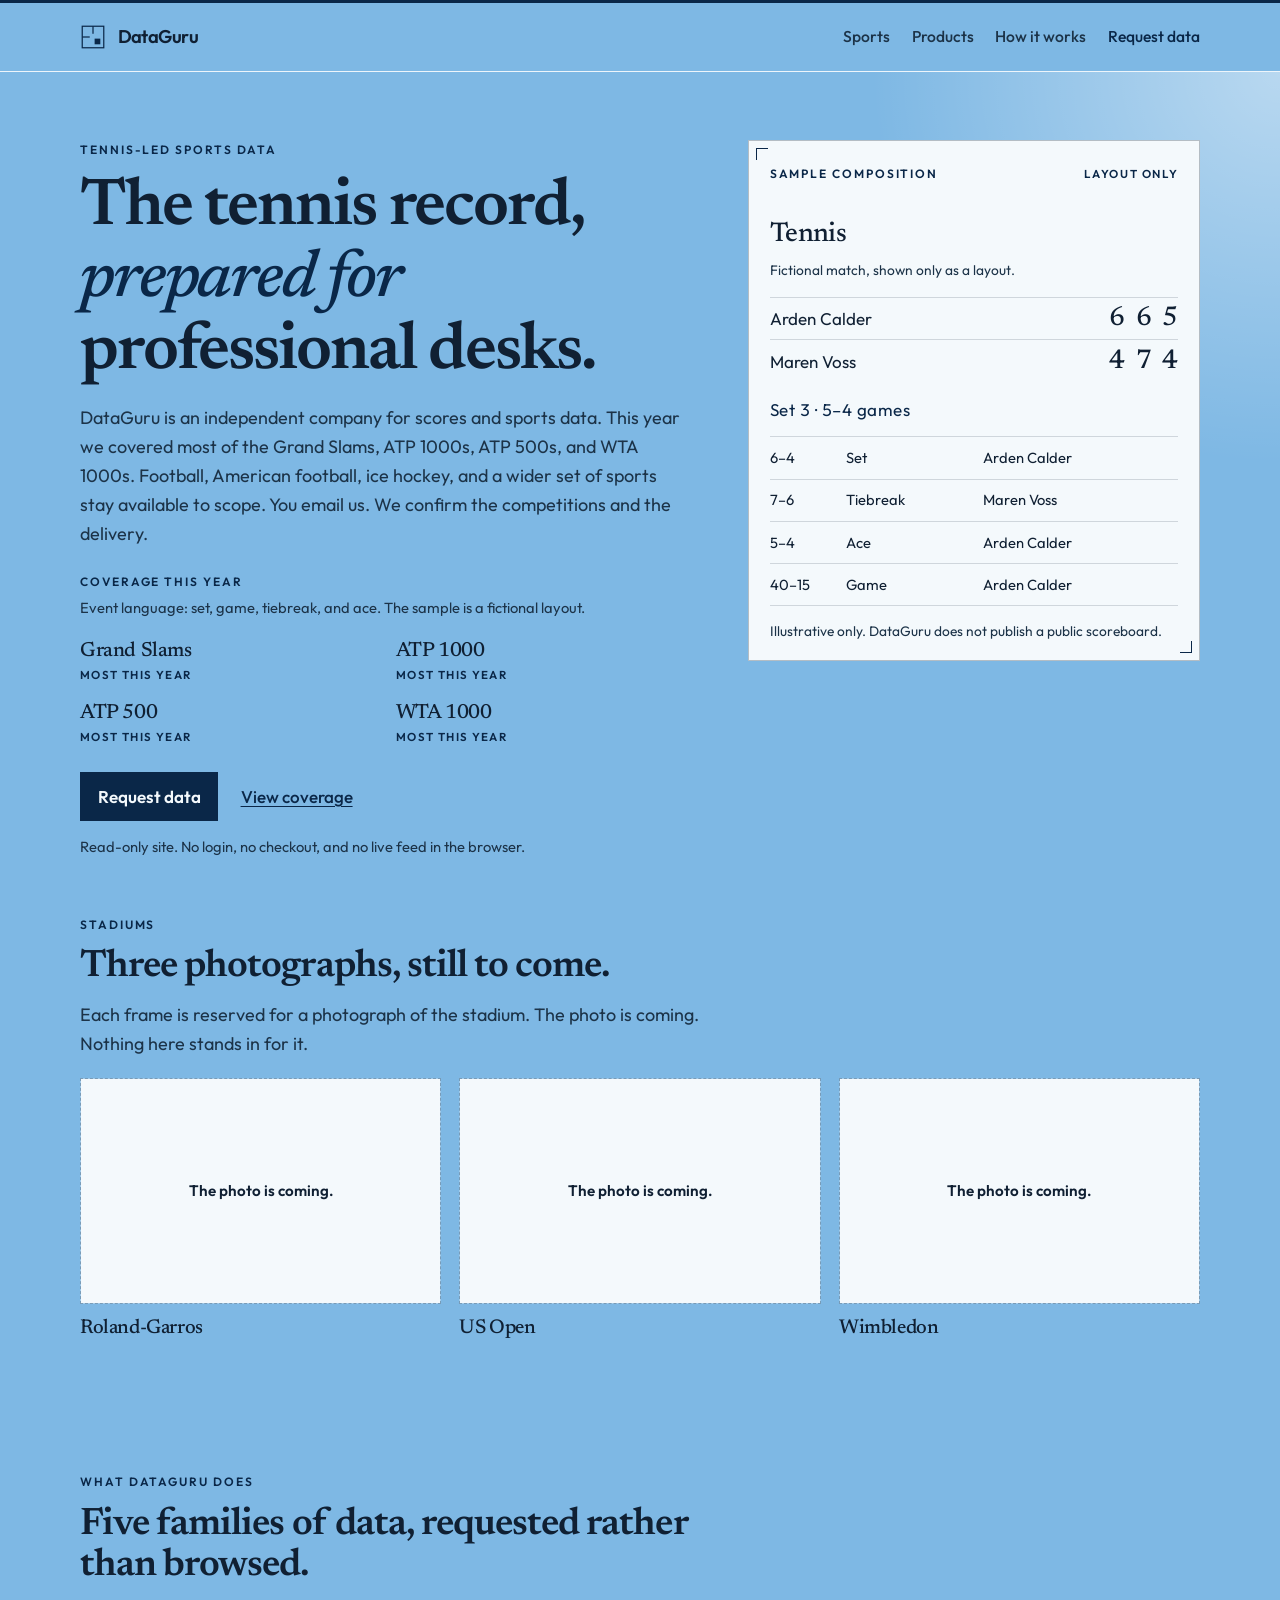
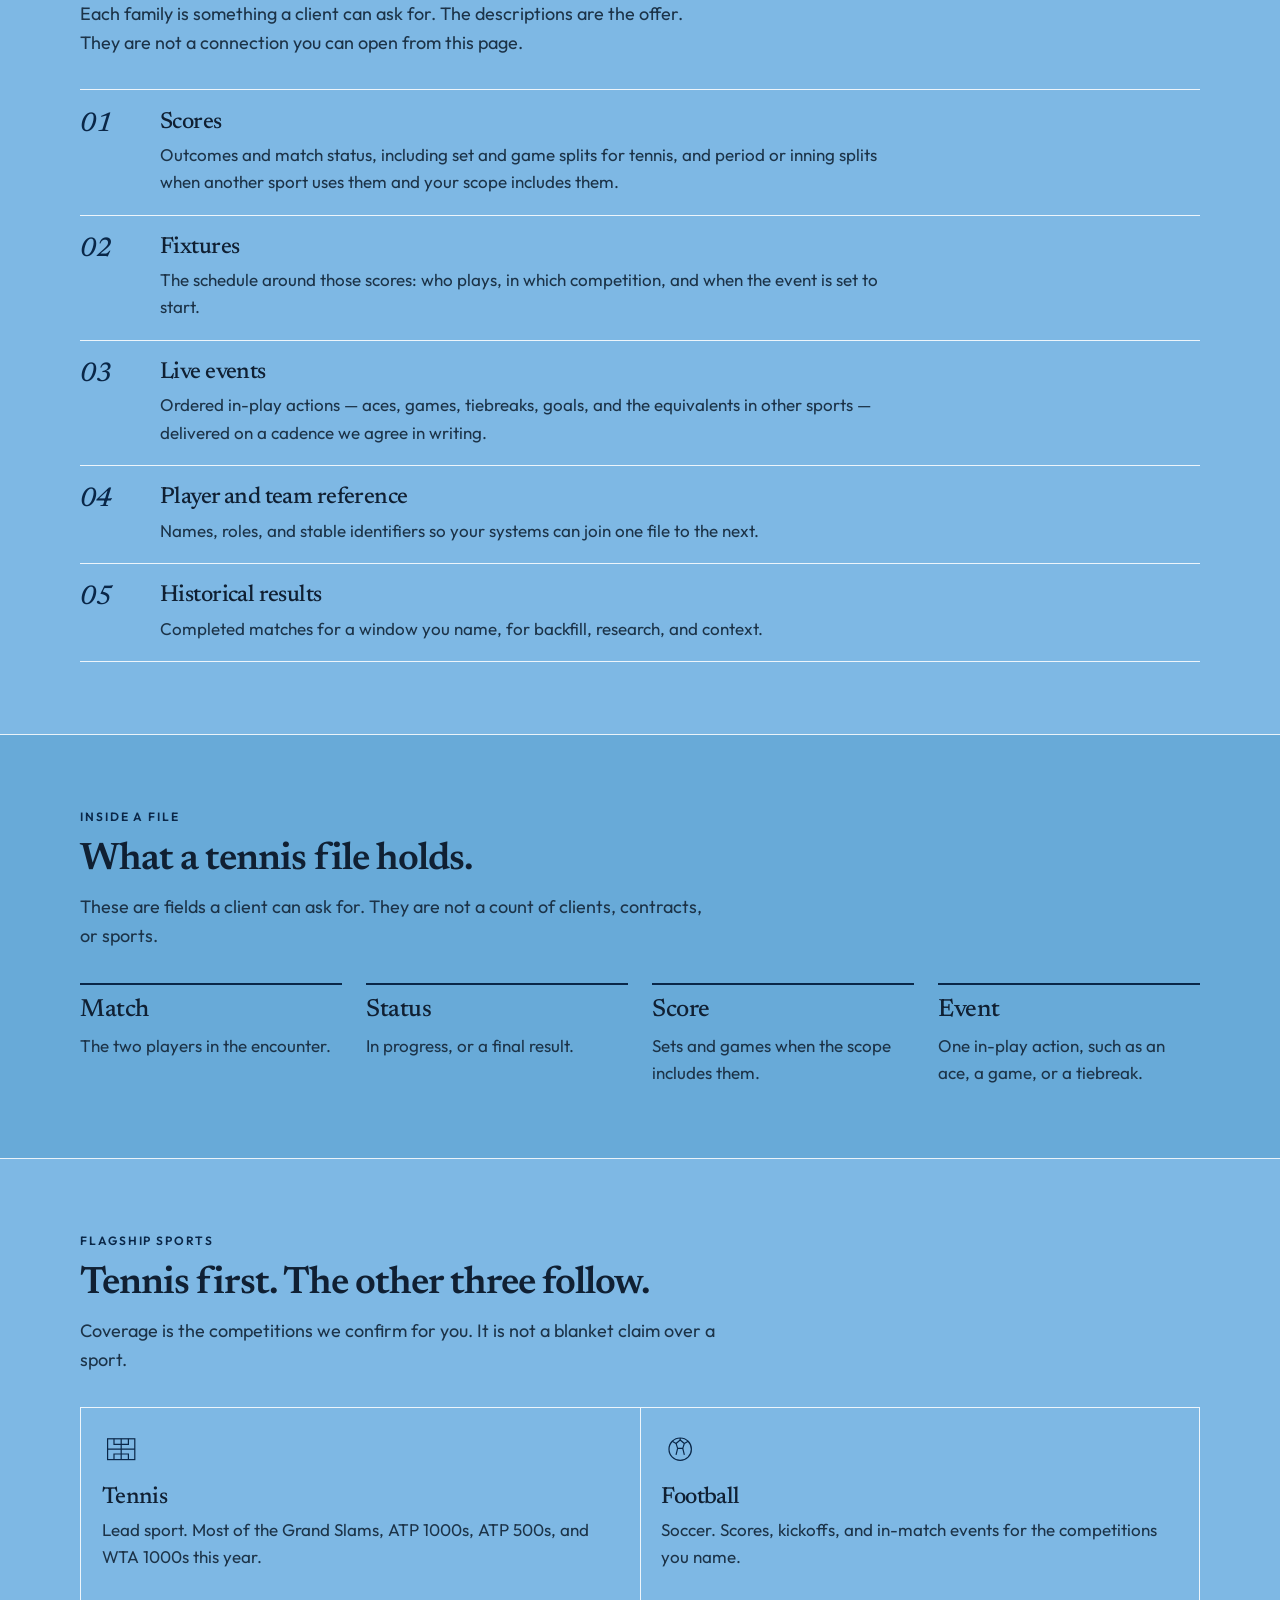
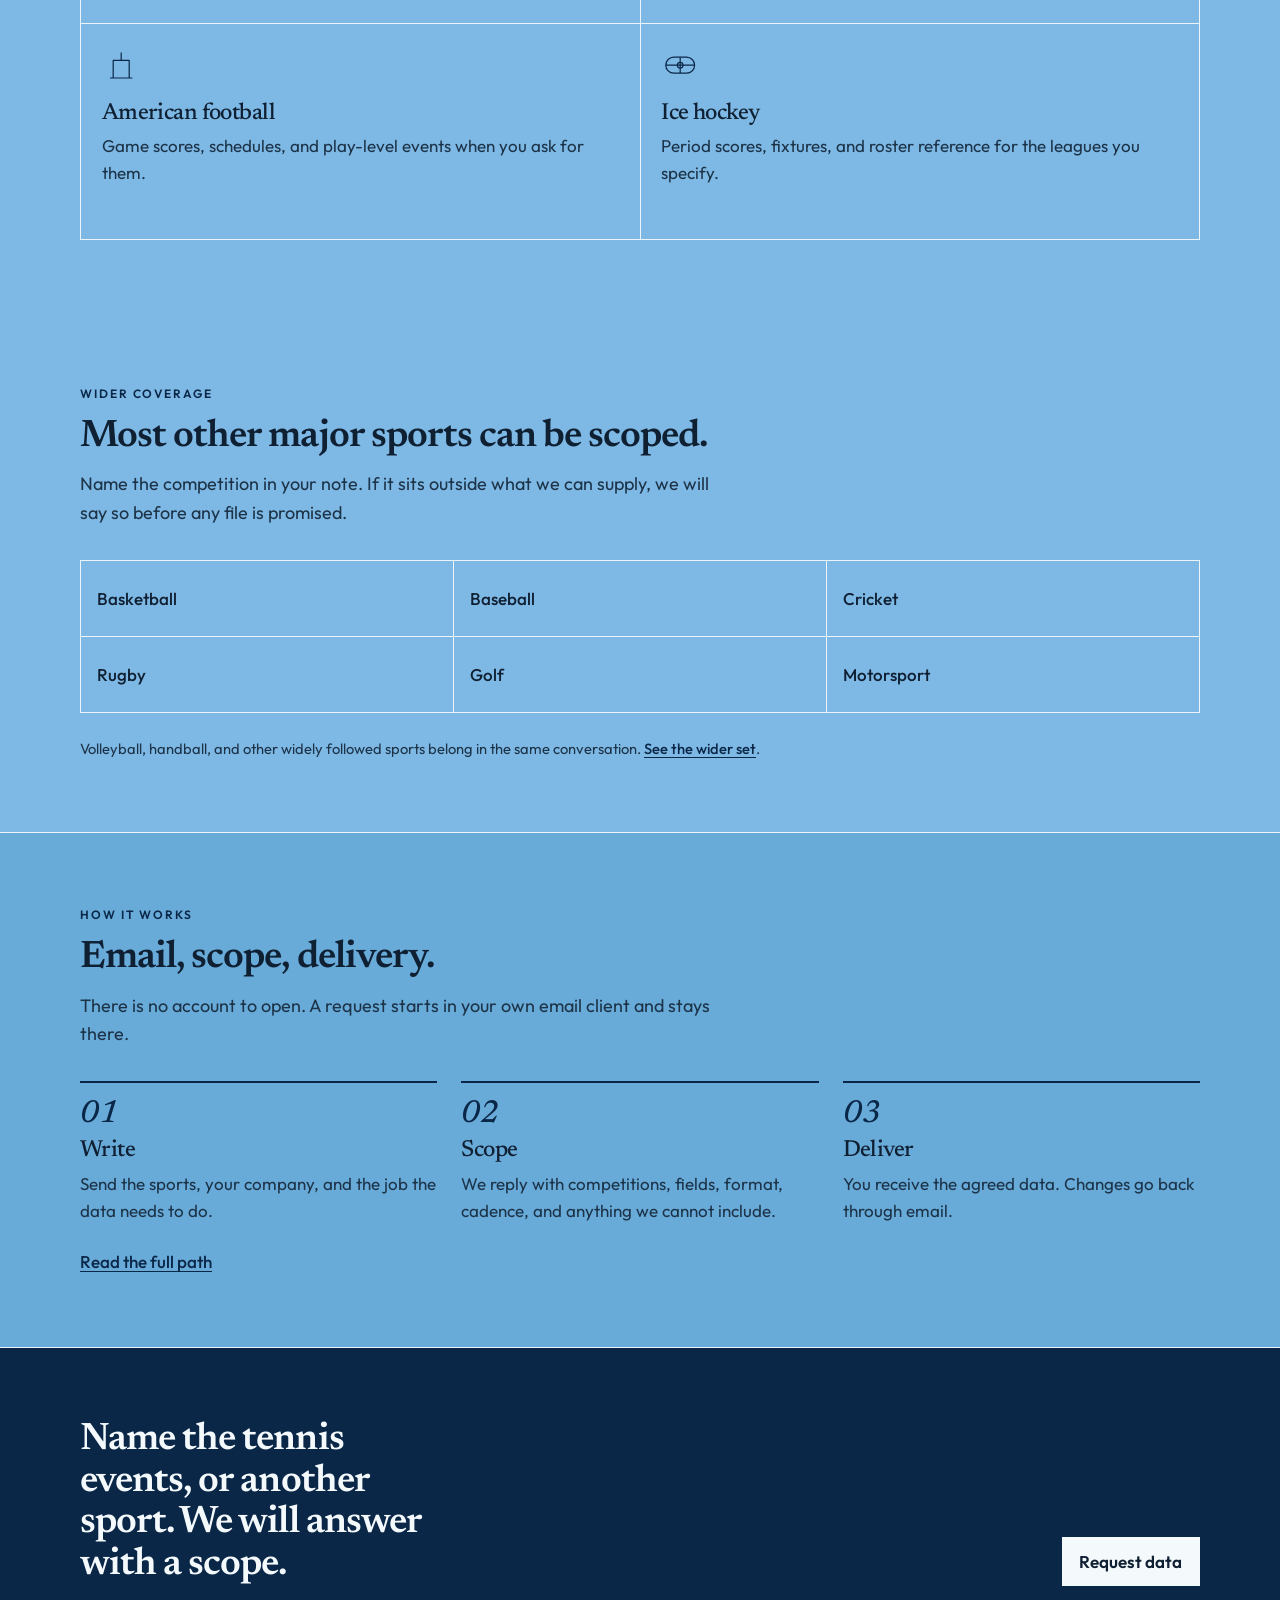
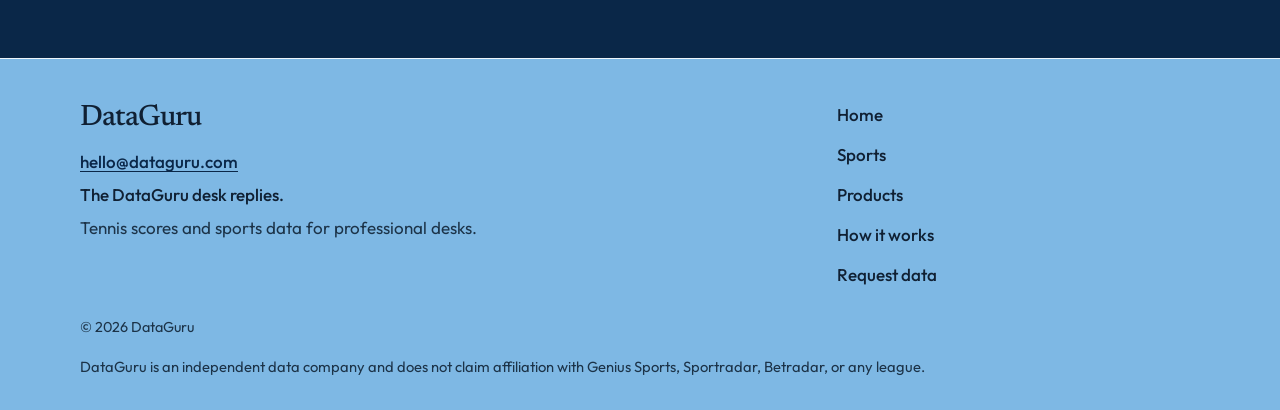
==== commit 7e9421c3: "Show tennis files on a daylight court. Replace the count band with the fields inside a file, add one" ====
--- a/index.html
+++ b/index.html
@@ -5,7 +5,7 @@
   <meta name="viewport" content="width=device-width, initial-scale=1">
   <title>DataGuru — Tennis scores and sports data</title>
   <meta name="description" content="DataGuru prepares tennis scores and sports data for professional desks. This year we covered most of the Grand Slams, ATP 1000s, ATP 500s, and WTA 1000s. Request a scope by email.">
-  <meta name="theme-color" content="#10141c">
+  <meta name="theme-color" content="#7eb8e4">
   <link rel="icon" href="favicon.ico" sizes="32x32">
   <link rel="icon" href="assets/favicon.svg" type="image/svg+xml">
   <link rel="preload" href="fonts/newsreader-latin-500-normal.woff2" as="font" type="font/woff2" crossorigin>
@@ -96,6 +96,45 @@
       </div>
     </div>
 
+    <section class="venue-strip" aria-labelledby="venues-title">
+      <div class="shell">
+        <div class="section-intro">
+          <p class="eyebrow">Stadiums</p>
+          <h2 id="venues-title">Three photographs, still to come.</h2>
+          <p class="lede">Each frame is reserved for a photograph of the stadium. The photo is coming. Nothing here stands in for it.</p>
+        </div>
+        <ul class="venue-list">
+          <li>
+            <figure class="venue-slot">
+              <div class="venue-frame">
+                <img src="assets/photo-coming.svg" alt="Roland-Garros" width="640" height="400">
+                <p class="venue-empty">The photo is coming.</p>
+              </div>
+              <figcaption>Roland-Garros</figcaption>
+            </figure>
+          </li>
+          <li>
+            <figure class="venue-slot">
+              <div class="venue-frame">
+                <img src="assets/photo-coming.svg" alt="US Open" width="640" height="400">
+                <p class="venue-empty">The photo is coming.</p>
+              </div>
+              <figcaption>US Open</figcaption>
+            </figure>
+          </li>
+          <li>
+            <figure class="venue-slot">
+              <div class="venue-frame">
+                <img src="assets/photo-coming.svg" alt="Wimbledon" width="640" height="400">
+                <p class="venue-empty">The photo is coming.</p>
+              </div>
+              <figcaption>Wimbledon</figcaption>
+            </figure>
+          </li>
+        </ul>
+      </div>
+    </section>
+
     <section class="section" aria-labelledby="offer-title">
       <div class="shell">
         <div class="section-intro">
@@ -138,33 +177,29 @@
       </div>
     </section>
 
-    <section class="section band" aria-labelledby="position-title">
-      <div class="shell">
-        <div class="section-intro">
-          <p class="eyebrow">Catalog position</p>
-          <h2 id="position-title">Figures that describe the offer, not a client list.</h2>
-          <p class="lede">These numbers are how DataGuru organizes a request. They are not customer counts, league contracts, or a designation from a governing body.</p>
-        </div>
-        <dl class="figures">
+    <section class="section band" aria-labelledby="fields-title">
+      <div class="shell">
+        <div class="section-intro">
+          <p class="eyebrow">Inside a file</p>
+          <h2 id="fields-title">What a tennis file holds.</h2>
+          <p class="lede">These are fields a client can ask for. They are not a count of clients, contracts, or sports.</p>
+        </div>
+        <dl class="file-fields">
           <div>
-            <dt>Flagship sports</dt>
-            <dd>4</dd>
-            <p>Tennis, football, American football, and ice hockey.</p>
+            <dt>Match</dt>
+            <dd>The two players in the encounter.</dd>
           </div>
           <div>
-            <dt>Named beside them</dt>
-            <dd>6</dd>
-            <p>Basketball, baseball, cricket, rugby, golf, and motorsport, with other major sports on request.</p>
+            <dt>Status</dt>
+            <dd>In progress, or a final result.</dd>
           </div>
           <div>
-            <dt>Data families</dt>
-            <dd>5</dd>
-            <p>Scores, fixtures, live events, reference, and historical results.</p>
+            <dt>Score</dt>
+            <dd>Sets and games when the scope includes them.</dd>
           </div>
           <div>
-            <dt>Steps to a file</dt>
-            <dd>3</dd>
-            <p>You write. We scope. We deliver. Nothing is ordered from a cart.</p>
+            <dt>Event</dt>
+            <dd>One in-play action, such as an ace, a game, or a tiebreak.</dd>
           </div>
         </dl>
       </div>
@@ -268,12 +303,12 @@
   </main>
   <footer class="site-footer">
     <div class="shell">
-      <p class="independence">DataGuru is an independent data company and does not claim affiliation with Genius Sports, Sportradar, Betradar, or any league.</p>
       <div class="footer-grid">
-        <div>
+        <div class="footer-lead">
           <p class="footer-name">DataGuru</p>
+          <p><a class="email-link" href="mailto:hello@dataguru.com" data-contact-email>hello@dataguru.com</a></p>
+          <p class="footer-reply">The DataGuru desk replies.</p>
           <p class="footer-tag">Tennis scores and sports data for professional desks.</p>
-          <a class="email-link" data-contact-email></a>
         </div>
         <nav class="footer-nav" aria-label="Footer">
           <a href="index.html" aria-current="page">Home</a>
@@ -284,8 +319,9 @@
         </nav>
       </div>
       <p class="copyright">© 2026 DataGuru</p>
+      <p class="independence">DataGuru is an independent data company and does not claim affiliation with Genius Sports, Sportradar, Betradar, or any league.</p>
       <noscript>
-        <p class="noscript-note">Enable JavaScript to show the contact address and to prepare a request email. The address is a single constant in the site script.</p>
+        <p class="noscript-note">The menu button on a narrow screen needs JavaScript. The mailbox link is in the page.</p>
       </noscript>
     </div>
   </footer>
--- a/css/site.css
+++ b/css/site.css
@@ -1,5 +1,6 @@
-/* DataGuru — Brass Ledger
-   Indigo ink, warm paper, one brass signal. Self-contained. */
+/* DataGuru — daylight hard court.
+   Light court blue, dark text, deeper blue accent. Newsreader for titles.
+   Brass is unused: it does not hold contrast on this court. */
 
 @font-face {
   font-family: "Newsreader";
@@ -50,19 +51,21 @@
 }
 
 :root {
-  --ink: #10141c;
-  --ink-raised: #171d29;
-  --panel: #1c2433;
-  --line: rgba(244, 240, 230, 0.14);
-  --line-strong: rgba(244, 240, 230, 0.32);
-  --paper: #f4f0e6;
-  --muted: #d4cdc0;
-  --brass: #e2b45c;
-  --error: #ffc9bc;
+  --court: #7eb8e4;
+  --court-deep: #68aad8;
+  --card: #f4f9fc;
+  --ink: #102033;
+  --muted: #1c3348;
+  --line: rgba(255, 255, 255, 0.86);
+  --line-ink: rgba(16, 32, 51, 0.16);
+  --line-strong: rgba(16, 32, 51, 0.28);
+  --accent: #0a2748;
+  --on-accent: #f4f9fc;
+  --error: #5c1814;
   --serif: "Newsreader", "Iowan Old Style", Palatino, Georgia, serif;
   --sans: "Outfit", "Avenir Next", "Segoe UI", sans-serif;
   --header: 4.25rem;
-  color-scheme: dark;
+  color-scheme: light;
 }
 
 *,
@@ -72,15 +75,15 @@
 }
 
 html {
-  background: var(--ink);
+  background: var(--court);
   scroll-behavior: smooth;
   scroll-padding-top: 5.25rem;
 }
 
 body {
   margin: 0;
-  background: var(--ink);
-  color: var(--paper);
+  background: var(--court);
+  color: var(--ink);
   font-family: var(--sans);
   font-size: 1.0625rem;
   font-weight: 400;
@@ -94,9 +97,15 @@
 }
 
 img,
+svg,
+table,
+pre {
+  max-width: 100%;
+}
+
+img,
 svg {
   display: block;
-  max-width: 100%;
 }
 
 button {
@@ -110,7 +119,7 @@
   font-weight: 600;
   line-height: 1.08;
   letter-spacing: -0.025em;
-  color: var(--paper);
+  color: var(--ink);
 }
 
 h1 {
@@ -143,13 +152,13 @@
 }
 
 :focus-visible {
-  outline: 2px solid var(--brass);
+  outline: 2px solid var(--accent);
   outline-offset: 3px;
 }
 
 ::selection {
-  background: var(--brass);
-  color: var(--ink);
+  background: var(--accent);
+  color: var(--on-accent);
 }
 
 .skip {
@@ -158,8 +167,8 @@
   top: -4rem;
   z-index: 30;
   padding: 0.55rem 0.8rem;
-  background: var(--brass);
-  color: var(--ink);
+  background: var(--accent);
+  color: var(--on-accent);
   font-weight: 600;
   text-decoration: none;
 }
@@ -171,14 +180,30 @@
 .shell {
   width: min(1120px, calc(100% - 2.5rem));
   margin-inline: auto;
+}
+
+.shell > *,
+.form-layout,
+.form-layout > *,
+.form-grid,
+.form-grid > *,
+.footer-grid,
+.footer-grid > *,
+.request-status,
+.data-layout,
+.venue-list,
+.venue-list > *,
+.file-fields,
+.file-fields > * {
+  min-width: 0;
 }
 
 .site-header {
   position: sticky;
   top: 0;
   z-index: 20;
-  background: var(--ink);
-  border-top: 3px solid var(--brass);
+  background: var(--court);
+  border-top: 3px solid var(--accent);
   border-bottom: 1px solid var(--line);
 }
 
@@ -193,7 +218,7 @@
   display: inline-flex;
   align-items: center;
   gap: 0.7rem;
-  color: var(--paper);
+  color: var(--ink);
   text-decoration: none;
   font-weight: 600;
   letter-spacing: -0.03em;
@@ -227,26 +252,26 @@
 }
 
 .site-nav a:hover {
-  color: var(--paper);
+  color: var(--ink);
 }
 
 .site-nav a[aria-current="page"] {
-  color: var(--paper);
-  box-shadow: inset 0 -2px 0 var(--brass);
+  color: var(--ink);
+  box-shadow: inset 0 -2px 0 var(--accent);
 }
 
 .site-nav a.nav-request {
-  color: var(--brass);
+  color: var(--accent);
 }
 
 .site-nav a.nav-request:hover {
-  color: var(--brass);
+  color: var(--accent);
   text-decoration: underline;
   text-underline-offset: 0.22em;
 }
 
 .site-nav a.nav-request[aria-current="page"] {
-  color: var(--paper);
+  color: var(--ink);
   text-decoration: none;
 }
 
@@ -258,7 +283,7 @@
   padding: 0 0.9rem;
   border: 1px solid var(--line-strong);
   background: transparent;
-  color: var(--paper);
+  color: var(--ink);
   font: inherit;
   font-weight: 500;
   cursor: pointer;
@@ -269,8 +294,8 @@
 }
 
 .nav-toggle[aria-expanded="true"] {
-  border-color: var(--brass);
-  color: var(--brass);
+  border-color: var(--accent);
+  color: var(--accent);
 }
 
 .nav-toggle[aria-expanded="true"] .when-closed {
@@ -283,7 +308,7 @@
 
 .button:focus-visible,
 .nav-toggle:focus-visible {
-  outline-color: var(--paper);
+  outline-color: var(--ink);
 }
 
 main:focus {
@@ -291,7 +316,7 @@
 }
 
 .hero-wrap {
-  background: radial-gradient(ellipse 55% 80% at 100% 0%, rgba(226, 180, 92, 0.16), transparent 58%);
+  background: radial-gradient(ellipse 55% 80% at 100% 0%, rgba(255, 255, 255, 0.45), transparent 58%);
 }
 
 .hero {
@@ -304,7 +329,7 @@
 
 .eyebrow {
   margin: 0 0 0.85rem;
-  color: var(--brass);
+  color: var(--accent);
   font-size: 0.75rem;
   font-weight: 600;
   letter-spacing: 0.16em;
@@ -314,7 +339,7 @@
 h1 em {
   font-style: italic;
   font-weight: 500;
-  color: var(--brass);
+  color: var(--accent);
 }
 
 .lede {
@@ -337,8 +362,8 @@
   justify-content: center;
   min-height: 44px;
   padding: 0.7rem 1.1rem;
-  background: var(--brass);
-  color: var(--ink);
+  background: var(--accent);
+  color: var(--on-accent);
   font-weight: 600;
   text-decoration: none;
   border: 0;
@@ -346,18 +371,18 @@
 }
 
 .button:hover {
-  background: var(--paper);
-  color: var(--ink);
+  background: var(--ink);
+  color: var(--on-accent);
 }
 
 .text-link {
-  color: var(--paper);
+  color: var(--accent);
   font-weight: 500;
   text-underline-offset: 0.2em;
 }
 
 .text-link:hover {
-  color: var(--brass);
+  color: var(--ink);
 }
 
 .fine {
@@ -395,18 +420,18 @@
   font-weight: 500;
   letter-spacing: -0.02em;
   line-height: 1.15;
-  color: var(--paper);
+  color: var(--ink);
   text-decoration: none;
 }
 
 .level-list a:hover {
-  color: var(--brass);
+  color: var(--accent);
 }
 
 .level-note {
   display: block;
   margin-top: 0.15rem;
-  color: var(--brass);
+  color: var(--accent);
   font-size: 0.72rem;
   font-weight: 600;
   letter-spacing: 0.12em;
@@ -416,9 +441,7 @@
 .sample {
   position: relative;
   border: 1px solid var(--line-strong);
-  background:
-    linear-gradient(180deg, rgba(226, 180, 92, 0.14), rgba(226, 180, 92, 0) 32%),
-    var(--panel);
+  background: var(--card);
   padding: 1.45rem 1.3rem 1.15rem;
 }
 
@@ -428,7 +451,7 @@
   position: absolute;
   width: 0.75rem;
   height: 0.75rem;
-  border-color: var(--brass);
+  border-color: var(--accent);
   border-style: solid;
 }
 
@@ -453,7 +476,7 @@
 
 .sample-flag {
   margin: 0;
-  color: var(--brass);
+  color: var(--accent);
   font-size: 0.72rem;
   font-weight: 600;
   letter-spacing: 0.14em;
@@ -483,7 +506,7 @@
   gap: 1rem;
   align-items: baseline;
   padding: 0.45rem 0;
-  border-top: 1px solid var(--line);
+  border-top: 1px solid var(--line-ink);
 }
 
 .score {
@@ -501,7 +524,7 @@
 
 .clock {
   margin: 0 0 0.85rem;
-  color: var(--brass);
+  color: var(--accent);
   font-variant-numeric: tabular-nums;
   letter-spacing: 0.03em;
 }
@@ -510,7 +533,7 @@
   list-style: none;
   margin: 0;
   padding: 0;
-  border-top: 1px solid var(--line);
+  border-top: 1px solid var(--line-ink);
 }
 
 .event-list li {
@@ -518,7 +541,7 @@
   grid-template-columns: 4.25rem 0.8fr 1.2fr;
   gap: 0.5rem;
   padding: 0.55rem 0;
-  border-bottom: 1px solid var(--line);
+  border-bottom: 1px solid var(--line-ink);
   font-size: 0.92rem;
 }
 
@@ -536,7 +559,7 @@
 }
 
 .band {
-  background: var(--ink-raised);
+  background: var(--court-deep);
   border-top: 1px solid var(--line);
   border-bottom: 1px solid var(--line);
 }
@@ -568,17 +591,17 @@
   font-style: italic;
   font-weight: 500;
   font-size: 1.7rem;
-  color: var(--brass);
+  color: var(--accent);
   line-height: 1.1;
 }
 
 .families a {
-  color: var(--paper);
+  color: var(--ink);
   text-decoration: none;
 }
 
 .families a:hover {
-  color: var(--brass);
+  color: var(--accent);
 }
 
 .families p {
@@ -586,47 +609,89 @@
   max-width: 46rem;
 }
 
-.figures {
+.file-fields {
   display: grid;
   grid-template-columns: repeat(4, minmax(0, 1fr));
-  gap: 1.5rem;
-  margin: 0;
-}
-
-.figures > div {
-  display: flex;
-  flex-direction: column;
-  gap: 0.35rem;
-  min-height: 100%;
-  padding-top: 0.2rem;
-  border-top: 2px solid var(--brass);
-}
-
-.figures dt {
-  order: 1;
-  font-size: 0.75rem;
+  gap: 1.25rem 1.5rem;
+  margin: 0;
+}
+
+.file-fields > div {
+  border-top: 2px solid var(--accent);
+  padding-top: 0.75rem;
+}
+
+.file-fields dt {
+  margin: 0;
+  font-family: var(--serif);
+  font-size: 1.55rem;
+  font-weight: 500;
+  letter-spacing: -0.02em;
+  line-height: 1.15;
+}
+
+.file-fields dd {
+  margin: 0.4rem 0 0;
+  color: var(--muted);
+}
+
+.venue-strip {
+  padding: 0 0 3.5rem;
+}
+
+.venue-strip .section-intro {
+  margin-bottom: 1.25rem;
+}
+
+.venue-list {
+  display: grid;
+  grid-template-columns: repeat(3, minmax(0, 1fr));
+  gap: 1rem 1.15rem;
+  list-style: none;
+  margin: 0;
+  padding: 0;
+}
+
+.venue-slot {
+  margin: 0;
+}
+
+.venue-frame {
+  position: relative;
+  display: grid;
+  place-items: center;
+  aspect-ratio: 16 / 10;
+  overflow: hidden;
+  border: 1px dashed var(--line-strong);
+  background: rgba(255, 255, 255, 0.28);
+}
+
+.venue-frame img {
+  position: absolute;
+  inset: 0;
+  width: 100%;
+  height: 100%;
+  object-fit: cover;
+}
+
+.venue-empty {
+  position: relative;
+  z-index: 1;
+  margin: 0;
+  padding: 0.35rem 0.6rem;
+  background: transparent;
+  color: var(--ink);
+  font-size: 0.95rem;
   font-weight: 600;
-  letter-spacing: 0.14em;
-  text-transform: uppercase;
-}
-
-.figures dd {
-  order: 0;
-  margin: 0.35rem 0 0;
+  text-align: center;
+}
+
+.venue-slot figcaption {
+  margin-top: 0.5rem;
   font-family: var(--serif);
-  font-style: italic;
-  font-weight: 500;
-  font-size: clamp(3rem, 5vw, 4.25rem);
-  line-height: 0.95;
-  color: var(--brass);
-  font-variant-numeric: lining-nums;
-}
-
-.figures p {
-  order: 2;
-  margin: 0.2rem 0 0;
-  color: var(--muted);
-  font-size: 0.95rem;
+  font-size: 1.25rem;
+  font-weight: 500;
+  letter-spacing: -0.02em;
 }
 
 .plate-grid {
@@ -646,11 +711,11 @@
 
 .plate:hover,
 .plate:focus-within {
-  background: rgba(244, 240, 230, 0.04);
+  background: rgba(255, 255, 255, 0.28);
 }
 
 .plate:has(a:focus-visible) {
-  outline: 2px solid var(--brass);
+  outline: 2px solid var(--accent);
   outline-offset: -2px;
 }
 
@@ -668,7 +733,7 @@
   width: 2.4rem;
   height: 2.4rem;
   margin-bottom: 1rem;
-  color: var(--brass);
+  color: var(--accent);
 }
 
 .plate p,
@@ -679,12 +744,12 @@
 .plate h3 a,
 .sport-index a,
 .wider-grid h3 {
-  color: var(--paper);
+  color: var(--ink);
   text-decoration: none;
 }
 
 .plate:hover h3 a {
-  color: var(--brass);
+  color: var(--accent);
 }
 
 .sport-index {
@@ -709,8 +774,8 @@
 }
 
 .sport-index a:hover {
-  background: rgba(244, 240, 230, 0.04);
-  color: var(--brass);
+  background: rgba(255, 255, 255, 0.28);
+  color: var(--accent);
 }
 
 .steps {
@@ -725,7 +790,7 @@
 
 .steps li {
   counter-increment: step;
-  border-top: 2px solid var(--brass);
+  border-top: 2px solid var(--accent);
   padding-top: 0.9rem;
 }
 
@@ -738,7 +803,7 @@
   font-weight: 500;
   font-size: 2rem;
   line-height: 1;
-  color: var(--brass);
+  color: var(--accent);
 }
 
 .steps p {
@@ -764,13 +829,13 @@
 }
 
 .close {
-  background: var(--brass);
-  color: var(--ink);
+  background: var(--accent);
+  color: var(--on-accent);
 }
 
 .close h2,
 .close p {
-  color: var(--ink);
+  color: var(--on-accent);
 }
 
 .close-inner {
@@ -786,13 +851,13 @@
 }
 
 .close .button {
-  background: var(--ink);
-  color: var(--paper);
+  background: var(--card);
+  color: var(--ink);
   flex: 0 0 auto;
 }
 
 .close .button:hover {
-  background: var(--paper);
+  background: var(--court);
   color: var(--ink);
 }
 
@@ -836,7 +901,7 @@
 }
 
 .jump a:hover {
-  color: var(--brass);
+  color: var(--accent);
 }
 
 .sport,
@@ -866,7 +931,7 @@
 
 .alias {
   margin: 0.35rem 0 0;
-  color: var(--brass);
+  color: var(--accent);
   font-size: 0.78rem;
   font-weight: 600;
   letter-spacing: 0.14em;
@@ -894,7 +959,7 @@
 }
 
 .wider-grid article {
-  background: var(--ink);
+  background: var(--court);
   padding: 1.25rem 1.15rem 1.3rem;
 }
 
@@ -920,7 +985,7 @@
 
 .product dt {
   margin: 0;
-  color: var(--brass);
+  color: var(--accent);
   font-size: 0.72rem;
   font-weight: 600;
   letter-spacing: 0.12em;
@@ -931,6 +996,48 @@
   margin: 0;
 }
 
+.data-layout {
+  margin: 1.6rem 0 0.4rem;
+  padding: 1rem 1rem 1.15rem;
+  background: var(--card);
+  border: 1px solid var(--line-strong);
+}
+
+.data-layout .sample-top {
+  margin-bottom: 0.85rem;
+}
+
+.data-layout table {
+  width: 100%;
+  border-collapse: collapse;
+  table-layout: fixed;
+}
+
+.data-layout caption {
+  caption-side: top;
+  margin: 0 0 0.7rem;
+  text-align: left;
+  color: var(--muted);
+  font-size: 0.92rem;
+}
+
+.data-layout th,
+.data-layout td {
+  padding: 0.7rem 0.55rem;
+  border-bottom: 1px solid var(--line-ink);
+  text-align: left;
+  vertical-align: top;
+  overflow-wrap: anywhere;
+}
+
+.data-layout th {
+  color: var(--accent);
+  font-size: 0.72rem;
+  font-weight: 600;
+  letter-spacing: 0.12em;
+  text-transform: uppercase;
+}
+
 .split {
   display: grid;
   grid-template-columns: 1fr 1fr;
@@ -939,7 +1046,7 @@
 }
 
 .split section {
-  border-top: 2px solid var(--brass);
+  border-top: 2px solid var(--accent);
   padding-top: 1rem;
 }
 
@@ -978,11 +1085,12 @@
 input,
 textarea {
   width: 100%;
+  max-width: 100%;
   padding: 0.75rem 0.8rem;
   border: 1px solid var(--line-strong);
   border-radius: 0;
-  background: var(--ink);
-  color: var(--paper);
+  background: var(--card);
+  color: var(--ink);
   font: inherit;
   font-size: 1rem;
 }
@@ -994,15 +1102,15 @@
 
 input:focus-visible,
 textarea:focus-visible {
-  outline: 2px solid var(--brass);
+  outline: 2px solid var(--accent);
   outline-offset: 2px;
-  border-color: var(--brass);
+  border-color: var(--accent);
 }
 
 input:-webkit-autofill {
-  -webkit-text-fill-color: var(--paper);
-  caret-color: var(--paper);
-  box-shadow: 0 0 0 1000px var(--ink) inset;
+  -webkit-text-fill-color: var(--ink);
+  caret-color: var(--ink);
+  box-shadow: 0 0 0 1000px var(--card) inset;
 }
 
 .checks {
@@ -1024,7 +1132,7 @@
 .checks input {
   width: 1.15rem;
   height: 1.15rem;
-  accent-color: var(--brass);
+  accent-color: var(--accent);
 }
 
 .hint {
@@ -1040,8 +1148,8 @@
 }
 
 .aside-card {
-  border: 1px solid var(--line);
-  background: var(--ink-raised);
+  border: 1px solid var(--line-strong);
+  background: var(--card);
   padding: 1.15rem 1.1rem;
 }
 
@@ -1051,58 +1159,66 @@
 
 .plain-mail {
   margin-top: 0.8rem;
+  overflow-wrap: anywhere;
 }
 
 .email-link {
-  color: var(--brass);
+  color: var(--accent);
   font-weight: 500;
   text-underline-offset: 0.16em;
+  overflow-wrap: anywhere;
 }
 
 .email-link:hover {
-  color: var(--paper);
+  color: var(--ink);
 }
 
 .request-status {
   margin-top: 1.35rem;
   padding: 1.1rem 1.1rem 1.15rem;
-  border-left: 3px solid var(--brass);
-  background: var(--ink-raised);
+  border-left: 3px solid var(--accent);
+  background: var(--card);
+  max-width: 100%;
 }
 
 .request-status h2 {
   font-size: 1.7rem;
+}
+
+.request-subject {
+  max-width: 100%;
+  overflow-wrap: anywhere;
+  word-break: break-word;
 }
 
 .letter {
   margin: 0.75rem 0 1rem;
   padding: 0.85rem 0.9rem;
-  border: 1px solid var(--line);
-  background: var(--ink);
+  border: 1px solid var(--line-strong);
+  background: #e7f4fb;
+  color: var(--ink);
   font-family: var(--sans);
   font-size: 0.95rem;
   white-space: pre-wrap;
   overflow-wrap: anywhere;
+  word-break: break-word;
+  max-width: 100%;
 }
 
 .site-footer {
   padding: 2.25rem 0 2rem;
   border-top: 1px solid var(--line);
-}
-
-.independence {
-  margin: 0;
-  padding: 0.9rem 1rem;
-  border: 1px solid var(--line);
-  color: var(--muted);
-  font-size: 0.95rem;
+  background: var(--court);
 }
 
 .footer-grid {
   display: grid;
   grid-template-columns: 1.4fr 0.7fr;
   gap: 2rem;
-  margin-top: 1.5rem;
+}
+
+.footer-lead p {
+  margin: 0 0 0.35rem;
 }
 
 .footer-name {
@@ -1113,6 +1229,10 @@
   letter-spacing: -0.03em;
 }
 
+.footer-reply {
+  font-weight: 500;
+}
+
 .footer-tag {
   color: var(--muted);
 }
@@ -1128,19 +1248,27 @@
   display: inline-flex;
   align-items: center;
   min-height: 2.4rem;
-  color: var(--paper);
+  color: var(--ink);
   font-weight: 500;
   text-decoration: none;
 }
 
 .footer-nav a:hover {
-  color: var(--brass);
+  color: var(--accent);
 }
 
 .copyright {
   margin-top: 1.4rem;
   color: var(--muted);
   font-size: 0.9rem;
+}
+
+.independence {
+  margin: 0.75rem 0 0;
+  padding: 0;
+  border: 0;
+  color: var(--muted);
+  font-size: 0.92rem;
 }
 
 .noscript-note {
@@ -1153,9 +1281,12 @@
   .sport,
   .product,
   .form-layout,
-  .split,
-  .figures {
+  .split {
     grid-template-columns: 1fr;
+  }
+
+  .file-fields {
+    grid-template-columns: 1fr 1fr;
   }
 
   .close-inner {
@@ -1201,7 +1332,7 @@
   }
 
   .site-nav a[aria-current="page"] {
-    box-shadow: inset 3px 0 0 var(--brass);
+    box-shadow: inset 3px 0 0 var(--accent);
   }
 
   .steps {
@@ -1211,6 +1342,10 @@
   .wider-grid,
   .sport-index {
     grid-template-columns: 1fr 1fr;
+  }
+
+  .venue-list {
+    grid-template-columns: 1fr;
   }
 }
 
@@ -1237,7 +1372,8 @@
   .checks,
   .wider-grid,
   .sport-index,
-  .footer-grid {
+  .footer-grid,
+  .file-fields {
     grid-template-columns: 1fr;
   }
 
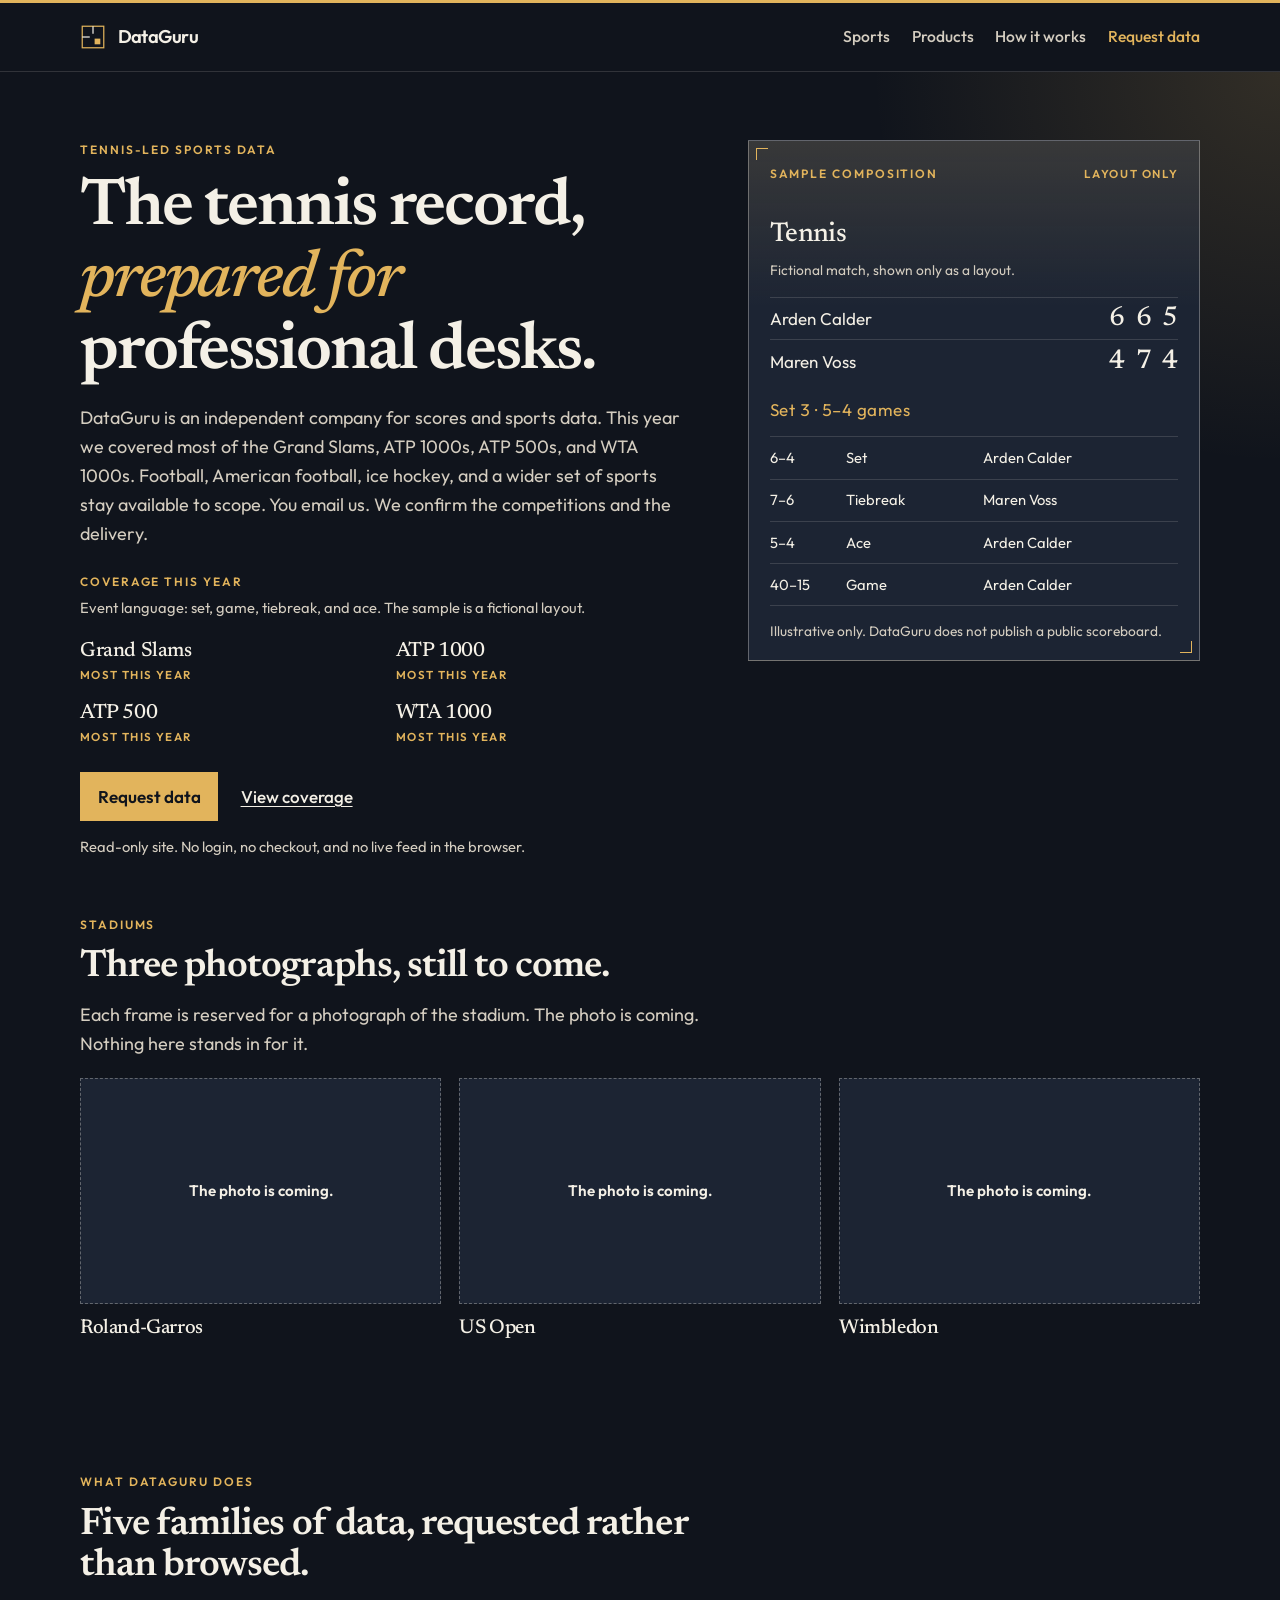
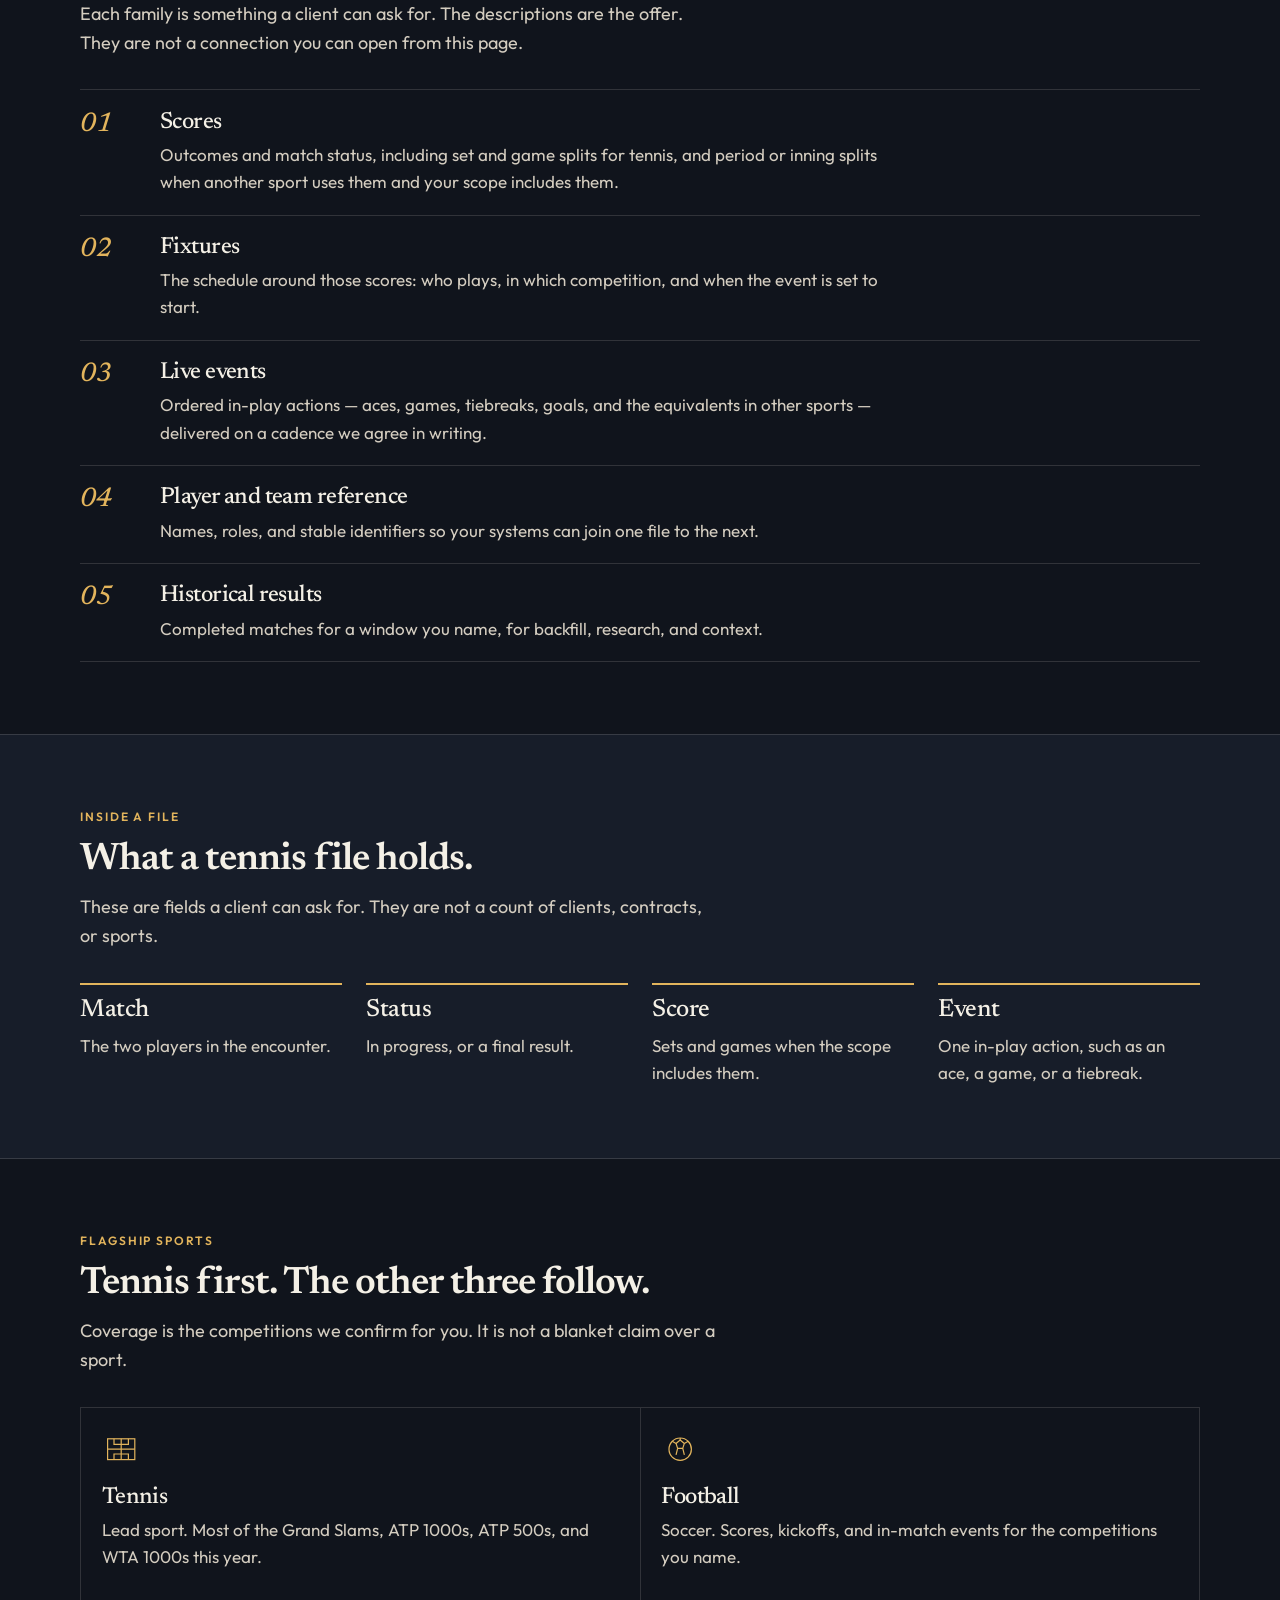
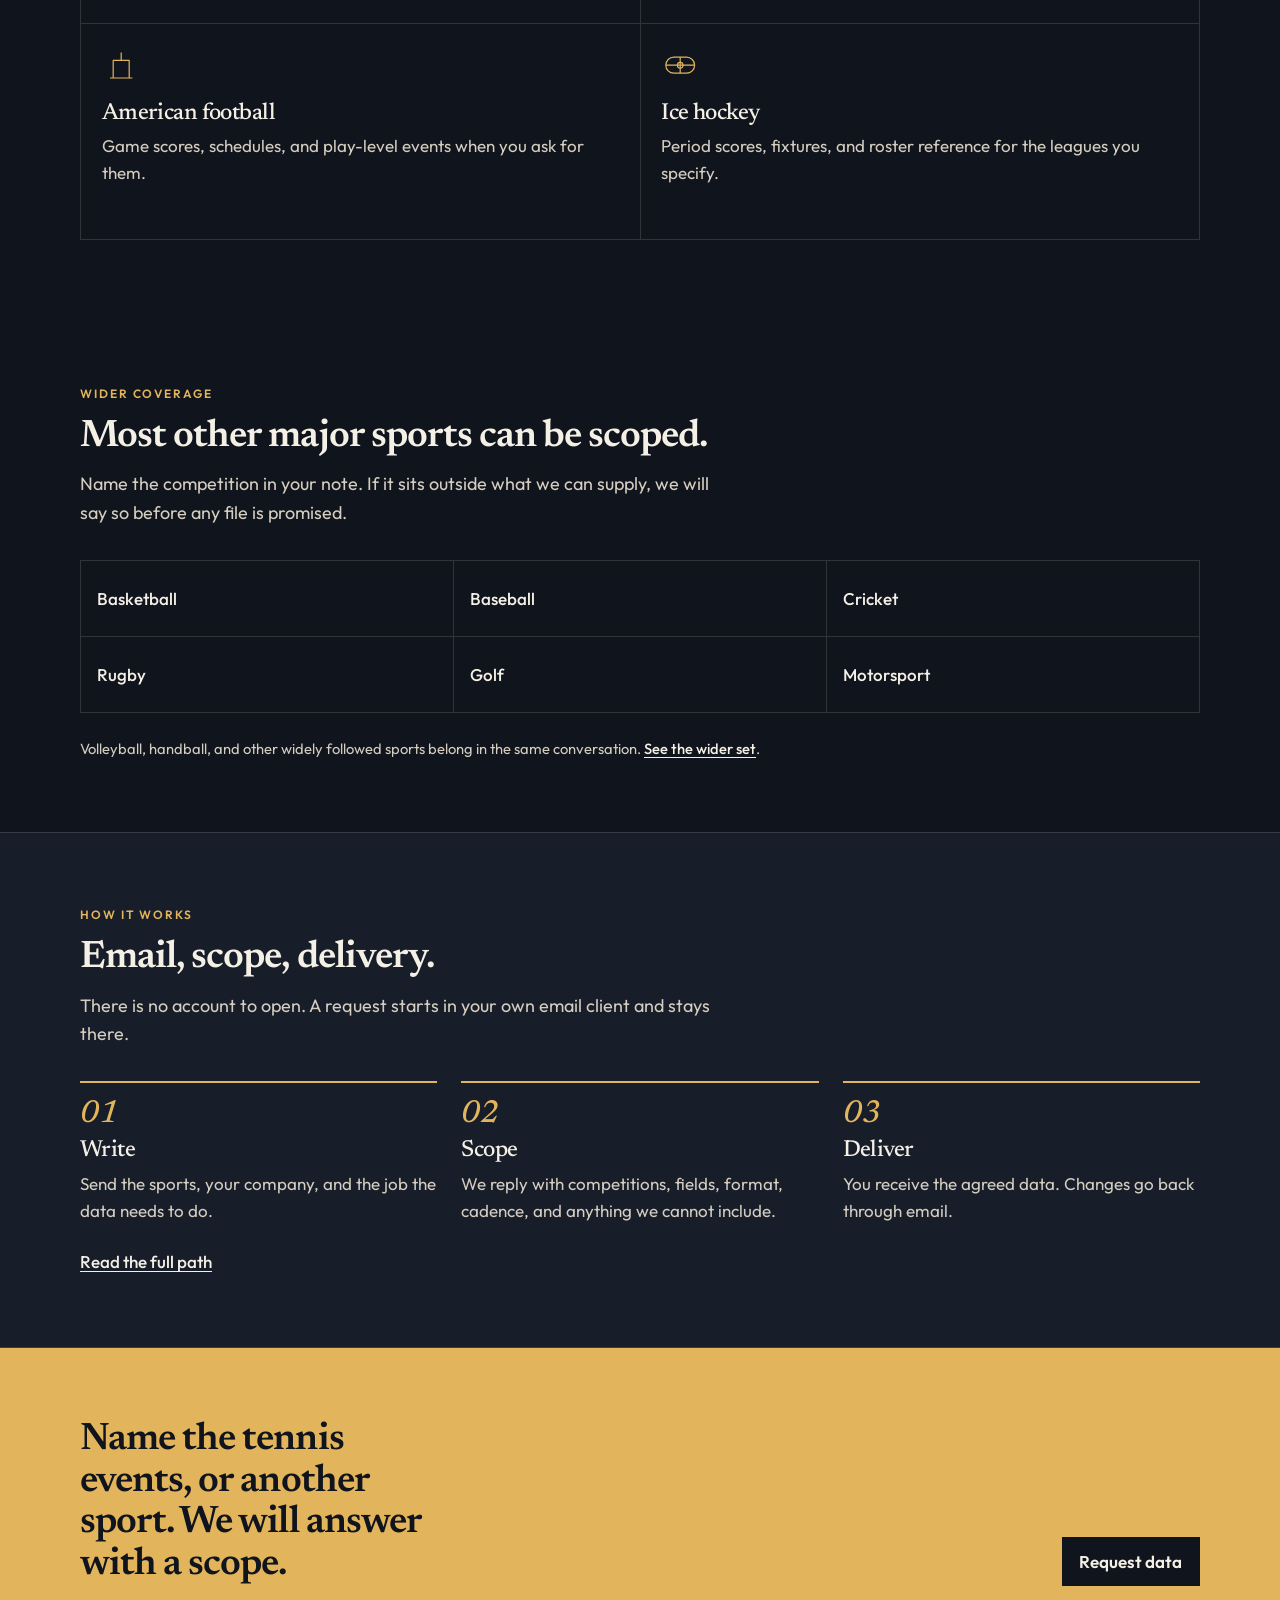
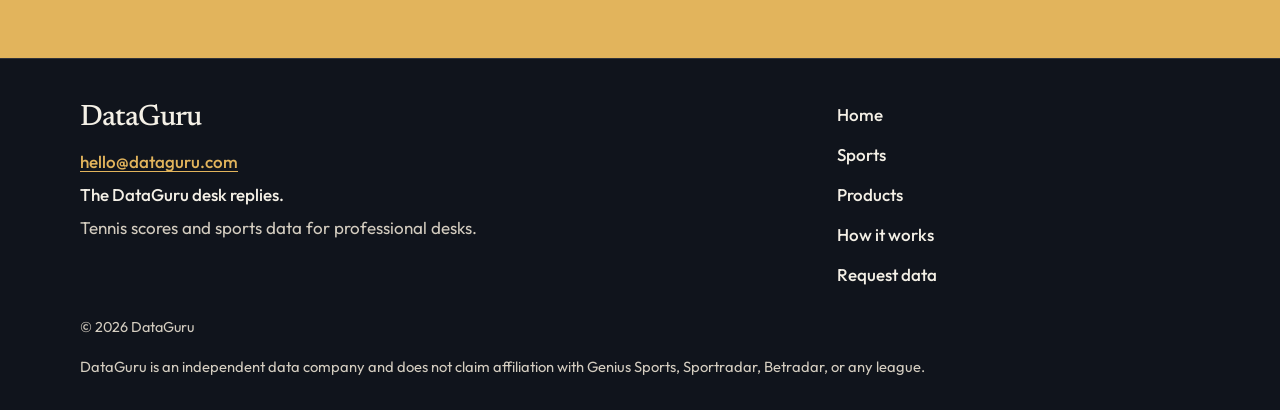
==== commit a1ba1365: "Restore the Brass Ledger palette. Put the dark ink ground, warm paper type, and brass accent back on" ====
--- a/index.html
+++ b/index.html
@@ -5,7 +5,7 @@
   <meta name="viewport" content="width=device-width, initial-scale=1">
   <title>DataGuru — Tennis scores and sports data</title>
   <meta name="description" content="DataGuru prepares tennis scores and sports data for professional desks. This year we covered most of the Grand Slams, ATP 1000s, ATP 500s, and WTA 1000s. Request a scope by email.">
-  <meta name="theme-color" content="#7eb8e4">
+  <meta name="theme-color" content="#10141c">
   <link rel="icon" href="favicon.ico" sizes="32x32">
   <link rel="icon" href="assets/favicon.svg" type="image/svg+xml">
   <link rel="preload" href="fonts/newsreader-latin-500-normal.woff2" as="font" type="font/woff2" crossorigin>
--- a/css/site.css
+++ b/css/site.css
@@ -1,6 +1,5 @@
-/* DataGuru — daylight hard court.
-   Light court blue, dark text, deeper blue accent. Newsreader for titles.
-   Brass is unused: it does not hold contrast on this court. */
+/* DataGuru — Brass Ledger.
+   Indigo ink, warm paper, one brass signal. Newsreader for titles. */
 
 @font-face {
   font-family: "Newsreader";
@@ -51,21 +50,21 @@
 }
 
 :root {
-  --court: #7eb8e4;
-  --court-deep: #68aad8;
-  --card: #f4f9fc;
-  --ink: #102033;
-  --muted: #1c3348;
-  --line: rgba(255, 255, 255, 0.86);
-  --line-ink: rgba(16, 32, 51, 0.16);
-  --line-strong: rgba(16, 32, 51, 0.28);
-  --accent: #0a2748;
-  --on-accent: #f4f9fc;
-  --error: #5c1814;
+  --court: #10141c;
+  --court-deep: #171d29;
+  --card: #1c2433;
+  --ink: #f4f0e6;
+  --muted: #d4cdc0;
+  --line: rgba(244, 240, 230, 0.14);
+  --line-ink: rgba(244, 240, 230, 0.14);
+  --line-strong: rgba(244, 240, 230, 0.32);
+  --accent: #e2b45c;
+  --on-accent: #10141c;
+  --error: #ffc9bc;
   --serif: "Newsreader", "Iowan Old Style", Palatino, Georgia, serif;
   --sans: "Outfit", "Avenir Next", "Segoe UI", sans-serif;
   --header: 4.25rem;
-  color-scheme: light;
+  color-scheme: dark;
 }
 
 *,
@@ -316,7 +315,7 @@
 }
 
 .hero-wrap {
-  background: radial-gradient(ellipse 55% 80% at 100% 0%, rgba(255, 255, 255, 0.45), transparent 58%);
+  background: radial-gradient(ellipse 55% 80% at 100% 0%, rgba(226, 180, 92, 0.16), transparent 58%);
 }
 
 .hero {
@@ -376,13 +375,13 @@
 }
 
 .text-link {
-  color: var(--accent);
+  color: var(--ink);
   font-weight: 500;
   text-underline-offset: 0.2em;
 }
 
 .text-link:hover {
-  color: var(--ink);
+  color: var(--accent);
 }
 
 .fine {
@@ -441,7 +440,9 @@
 .sample {
   position: relative;
   border: 1px solid var(--line-strong);
-  background: var(--card);
+  background:
+    linear-gradient(180deg, rgba(226, 180, 92, 0.14), rgba(226, 180, 92, 0) 32%),
+    var(--card);
   padding: 1.45rem 1.3rem 1.15rem;
 }
 
@@ -663,7 +664,7 @@
   aspect-ratio: 16 / 10;
   overflow: hidden;
   border: 1px dashed var(--line-strong);
-  background: rgba(255, 255, 255, 0.28);
+  background: var(--card);
 }
 
 .venue-frame img {
@@ -711,7 +712,7 @@
 
 .plate:hover,
 .plate:focus-within {
-  background: rgba(255, 255, 255, 0.28);
+  background: rgba(244, 240, 230, 0.04);
 }
 
 .plate:has(a:focus-visible) {
@@ -774,7 +775,7 @@
 }
 
 .sport-index a:hover {
-  background: rgba(255, 255, 255, 0.28);
+  background: rgba(244, 240, 230, 0.04);
   color: var(--accent);
 }
 
@@ -851,14 +852,14 @@
 }
 
 .close .button {
-  background: var(--card);
+  background: #10141c;
   color: var(--ink);
   flex: 0 0 auto;
 }
 
 .close .button:hover {
-  background: var(--court);
-  color: var(--ink);
+  background: var(--ink);
+  color: #10141c;
 }
 
 .page-head {
@@ -1089,7 +1090,7 @@
   padding: 0.75rem 0.8rem;
   border: 1px solid var(--line-strong);
   border-radius: 0;
-  background: var(--card);
+  background: var(--court);
   color: var(--ink);
   font: inherit;
   font-size: 1rem;
@@ -1110,7 +1111,7 @@
 input:-webkit-autofill {
   -webkit-text-fill-color: var(--ink);
   caret-color: var(--ink);
-  box-shadow: 0 0 0 1000px var(--card) inset;
+  box-shadow: 0 0 0 1000px var(--court) inset;
 }
 
 .checks {
@@ -1195,7 +1196,7 @@
   margin: 0.75rem 0 1rem;
   padding: 0.85rem 0.9rem;
   border: 1px solid var(--line-strong);
-  background: #e7f4fb;
+  background: var(--court);
   color: var(--ink);
   font-family: var(--sans);
   font-size: 0.95rem;
